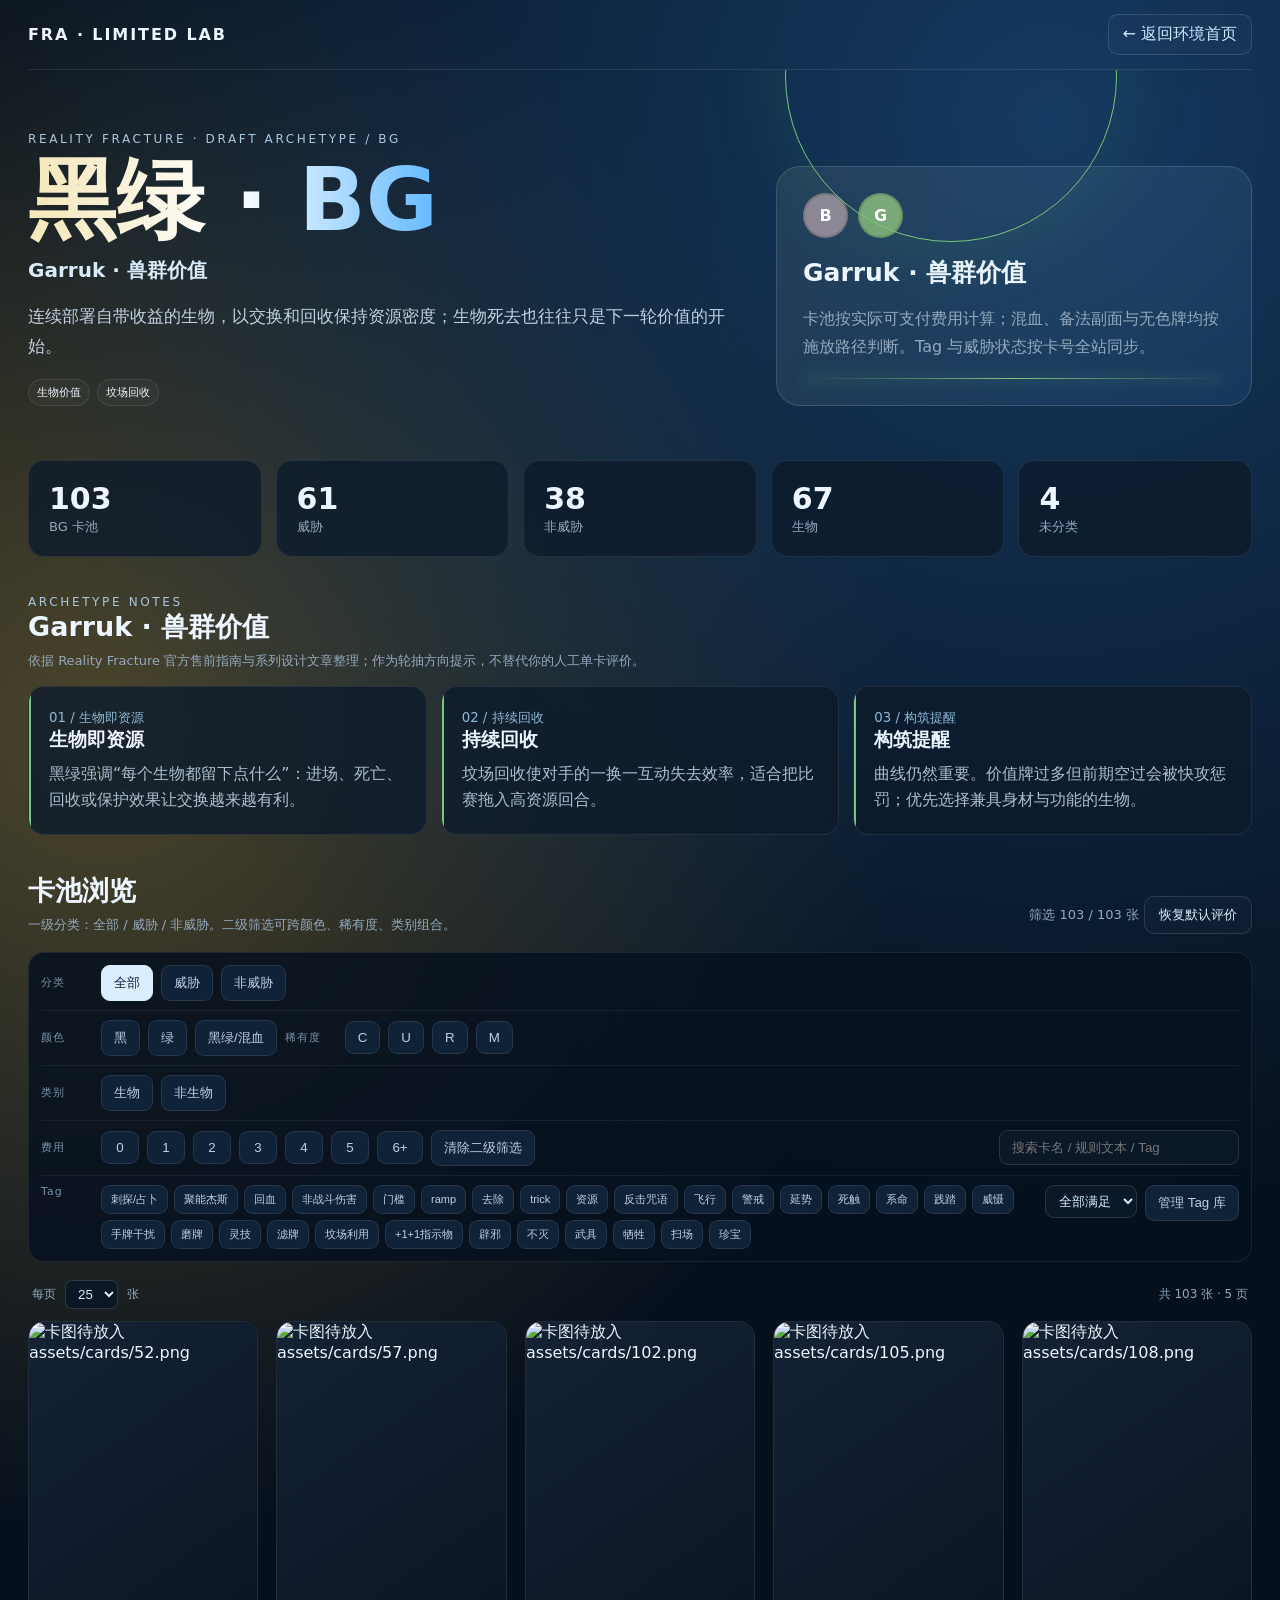
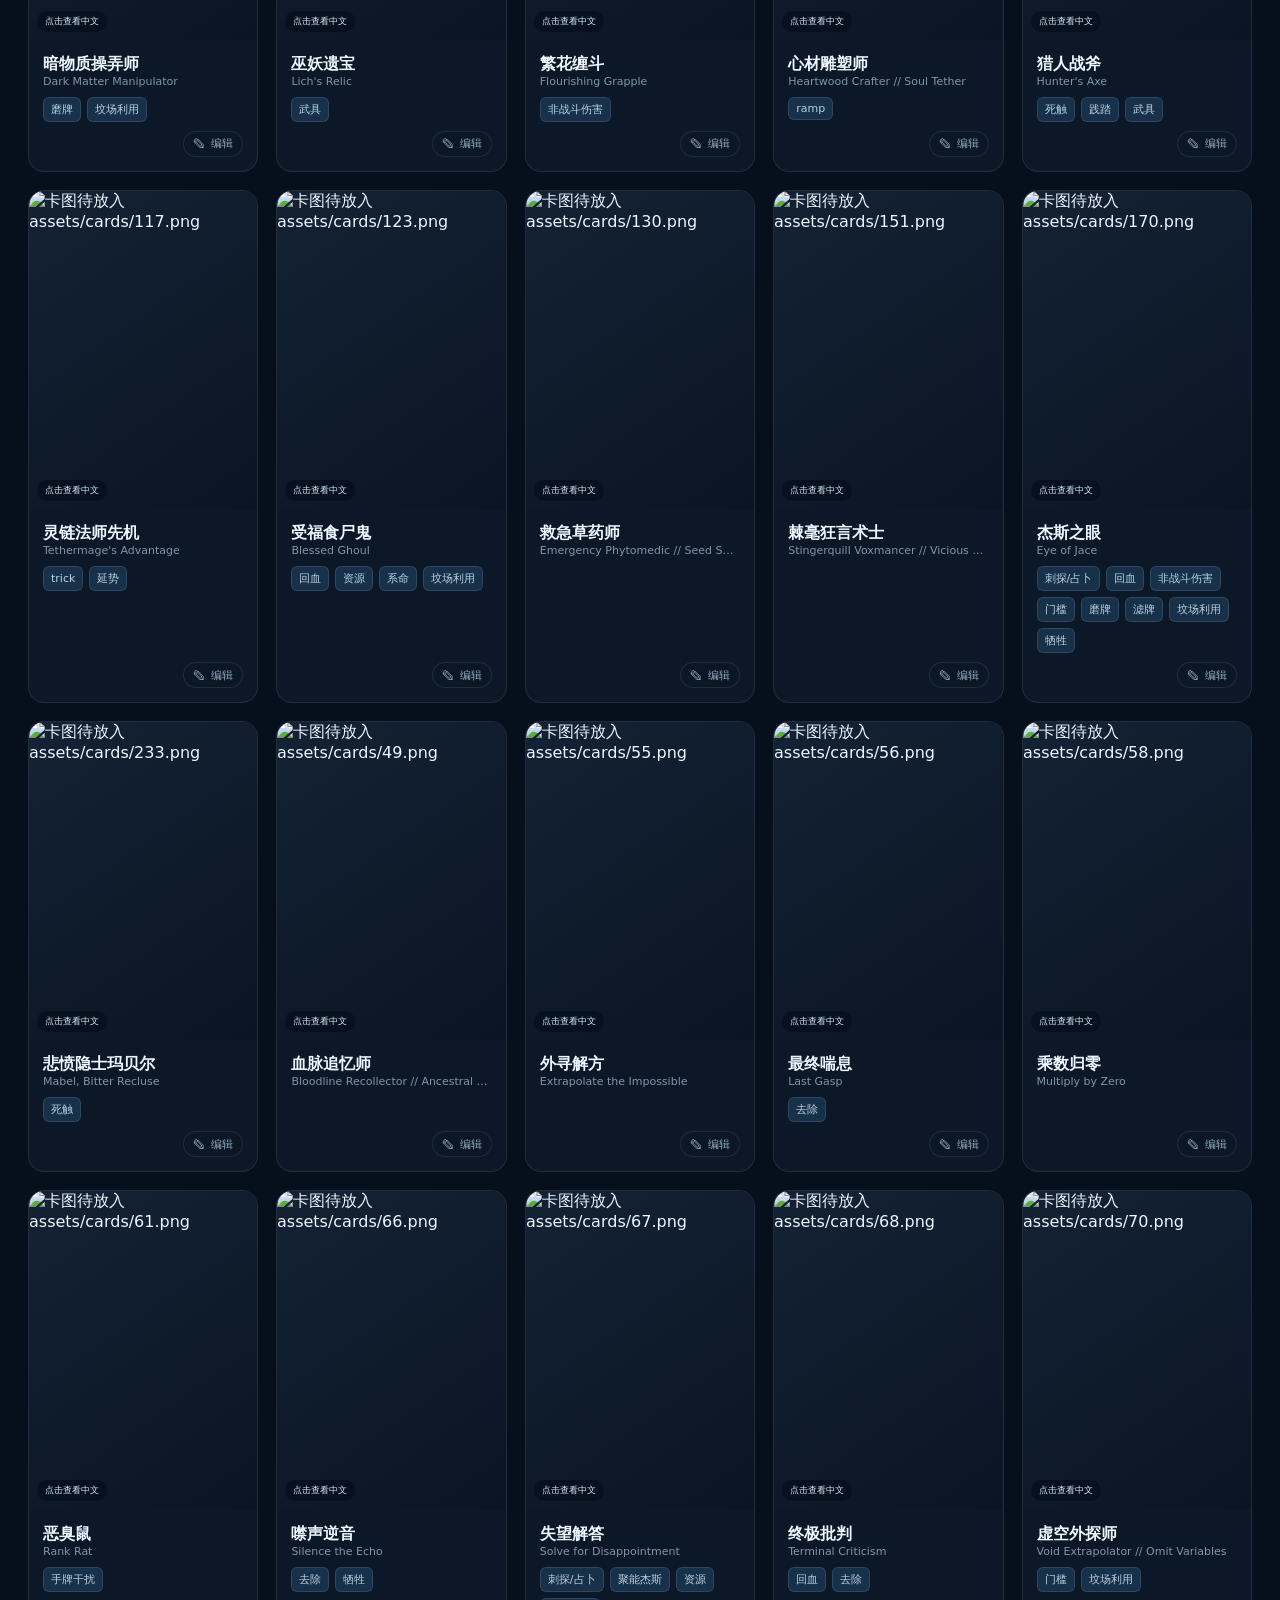
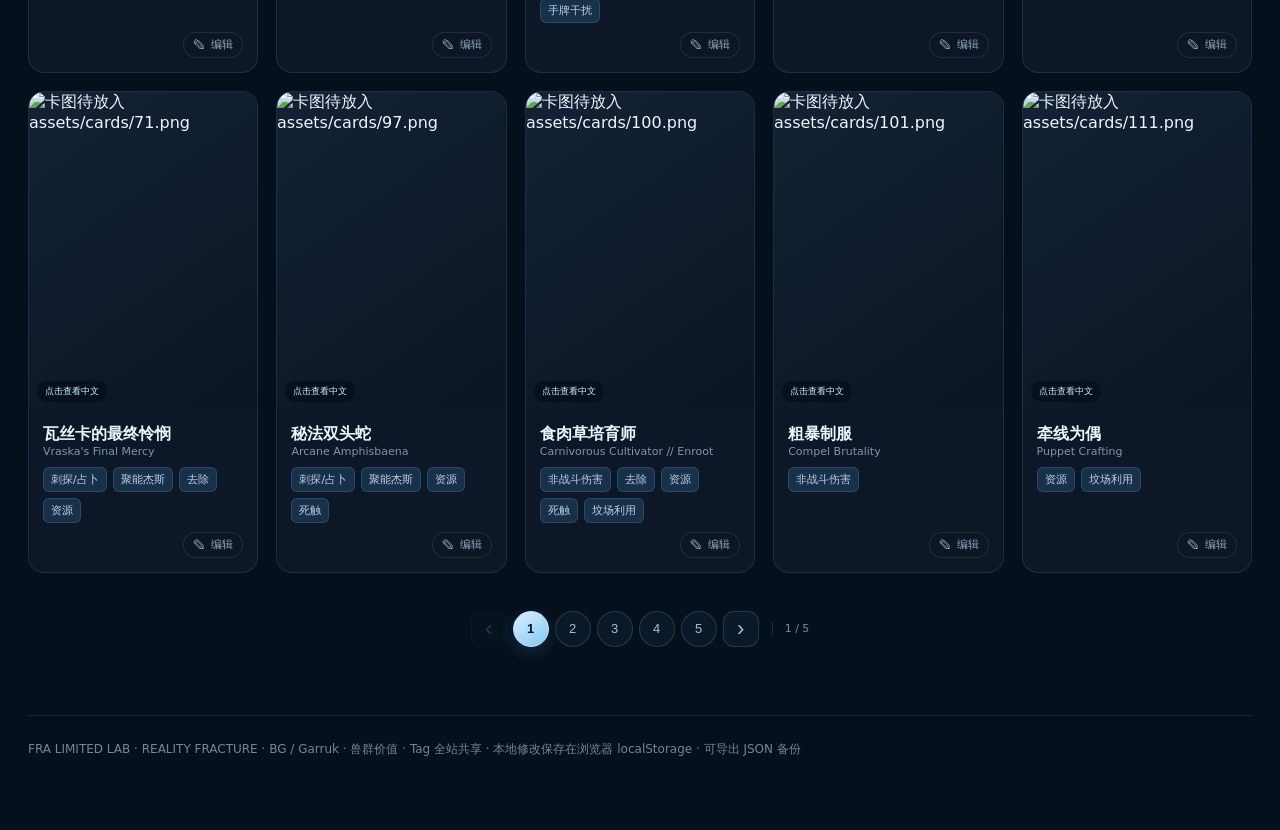
==== pages/bg.html @ 07b292db "Initial FRA Limited Lab" ====
<!doctype html><html lang="zh-CN"><head><meta charset="utf-8"><meta name="viewport" content="width=device-width,initial-scale=1"><title>黑绿 · BG | FRA Limited Lab</title><link rel="stylesheet" href="../css/style.css"></head><body><div class="wrap"><nav class="nav"><div class="brand">FRA · LIMITED LAB</div><a class="back" href="../index.html">← 返回环境首页</a></nav>
<header class="hero pair-hero pair-theme-bg"><div class="pair-hero-copy"><div class="eyebrow">Reality Fracture · Draft Archetype / BG</div><h1><span class="gradient">黑绿 · BG</span></h1><div class="pair-archetype-name">Garruk · 兽群价值</div><p class="lead">连续部署自带收益的生物，以交换和回收保持资源密度；生物死去也往往只是下一轮价值的开始。</p><div class="hero-keywords"><span>生物价值</span><span>坟场回收</span></div></div><aside class="identity"><div class="mana"><i class="orb b">B</i><i class="orb g">G</i></div><strong>Garruk · 兽群价值</strong><p>卡池按实际可支付费用计算；混血、备法副面与无色牌均按施放路径判断。Tag 与威胁状态按卡号全站同步。</p><div class="identity-fracture"></div></aside></header>
<div class="stats"><div class="stat"><b id="count">0</b><span>BG 卡池</span></div><div class="stat"><b id="threats">0</b><span>威胁</span></div><div class="stat"><b id="nonthreats">0</b><span>非威胁</span></div><div class="stat"><b id="creatures">0</b><span>生物</span></div><div class="stat"><b id="unclassified">0</b><span>未分类</span></div></div>
<section class="section archetype-section pair-theme-bg"><div class="section-head"><div><div class="eyebrow">ARCHETYPE NOTES</div><h2>Garruk · 兽群价值</h2><p class="note">依据 Reality Fracture 官方售前指南与系列设计文章整理；作为轮抽方向提示，不替代你的人工单卡评价。</p></div></div><div class="archetype"><div class="box"><small>01 / 生物即资源</small><h3>生物即资源</h3><p>黑绿强调“每个生物都留下点什么”：进场、死亡、回收或保护效果让交换越来越有利。</p></div><div class="box"><small>02 / 持续回收</small><h3>持续回收</h3><p>坟场回收使对手的一换一互动失去效率，适合把比赛拖入高资源回合。</p></div><div class="box"><small>03 / 构筑提醒</small><h3>构筑提醒</h3><p>曲线仍然重要。价值牌过多但前期空过会被快攻惩罚；优先选择兼具身材与功能的生物。</p></div></div></section>
<section class="section"><div class="section-head"><div><h2>卡池浏览</h2><p class="note">一级分类：全部 / 威胁 / 非威胁。二级筛选可跨颜色、稀有度、类别组合。</p></div><div><span id="shown" class="note"></span> <button class="ghost" id="resetRatings">恢复默认评价</button></div></div>
<div class="toolbar" id="filters"><div class="filter-row"><span class="filter-label">分类</span><button class="primary active" data-primary="all">全部</button><button class="primary" data-primary="threat">威胁</button><button class="primary" data-primary="nonthreat">非威胁</button></div><div class="filter-row"><span class="filter-label">颜色</span><button data-filter-group="colors" data-value="B">黑</button><button data-filter-group="colors" data-value="G">绿</button><button data-filter-group="colors" data-value="BG">黑绿/混血</button><span class="filter-label">稀有度</span><button data-filter-group="rarities" data-value="common">C</button><button data-filter-group="rarities" data-value="uncommon">U</button><button data-filter-group="rarities" data-value="rare">R</button><button data-filter-group="rarities" data-value="mythic">M</button></div><div class="filter-row"><span class="filter-label">类别</span><button data-filter-group="types" data-value="creature">生物</button><button data-filter-group="types" data-value="noncreature">非生物</button></div><div class="filter-row mana-value-filter"><span class="filter-label">费用</span><button data-filter-group="costs" data-value="0">0</button><button data-filter-group="costs" data-value="1">1</button><button data-filter-group="costs" data-value="2">2</button><button data-filter-group="costs" data-value="3">3</button><button data-filter-group="costs" data-value="4">4</button><button data-filter-group="costs" data-value="5">5</button><button data-filter-group="costs" data-value="6+">6+</button><button data-clear-secondary>清除二级筛选</button><input class="search" data-search placeholder="搜索卡名 / 规则文本 / Tag"></div><div class="filter-row tag-filter-row"><span class="filter-label">Tag</span><div id="tagFilters" class="tag-filter-list"></div><select id="tagMode" class="tag-mode" title="多 Tag 组合方式"><option value="and">全部满足</option><option value="or">任一满足</option></select><button type="button" id="manageTags">管理 Tag 库</button></div></div><div class="pager-top"><label>每页 <select id="pageSize"><option>10</option><option selected>25</option><option>50</option></select> 张</label><span id="pageInfo"></span></div><div class="cards" id="cards"></div><div class="pagination" id="pagination"></div></section>
<datalist id="tagVocabulary"></datalist><div class="tag-modal" id="tagModal" hidden><div class="tag-modal-card"><div class="tag-modal-head"><div><h3>Tag 库管理</h3><p>新增、重命名或删除 Tag；重命名/删除会同步当前 BG 卡池。</p></div><button type="button" id="closeTagModal" class="tag-modal-close">×</button></div><div class="tag-add-row"><input id="newLibraryTag" placeholder="输入新 Tag"><button type="button" id="addLibraryTag">添加</button></div><div id="tagLibraryEditor" class="tag-library-editor"></div><div class="tag-backup-row"><button type="button" id="exportTagBackup">导出 Tag 备份 JSON</button><button type="button" id="importTagBackup" class="ghost">导入 Tag 备份 JSON</button><input type="file" id="tagBackupFile" accept="application/json,.json" hidden><small>一次备份全站 Tag 库、所有卡牌 Tag 与各色组评价；以后不需要每个页面分别导出。</small></div><div class="tag-modal-foot"><button type="button" id="restoreTagLibrary" class="ghost">恢复默认 Tag 库</button><button type="button" id="doneTagModal">完成</button></div></div></div><div class="footer">FRA LIMITED LAB · REALITY FRACTURE · BG / Garruk · 兽群价值 · Tag 全站共享 · 本地修改保存在浏览器 localStorage · 可导出 JSON 备份</div></div>
<script src="../data/cards.js"></script><script src="../data/ratings.js"></script><script src="../js/cards.js"></script><script src="../js/tags.js"></script><script src="../js/filters.js"></script><script src="../js/charts.js"></script>
<script>(function(){"use strict";const PAIR="BG",U=window.FRA_UTILS,T=window.FRA_TAGS,F=window.FRA_FILTERS;function isLand(c){
  const typeCn=String(c.type_cn||"").trim();
  const typeEn=String(c.type_en||"").trim();
  const nameEn=String(c.name_en||"").split("//")[0].trim();
  const basicLands=new Set(["Plains","Island","Swamp","Mountain","Forest","Wastes"]);
  // 中文类型可能写作「地」「基本地～海岛」「传奇地」等，因此不能只匹配独立的「地」字。
  return typeCn.includes("地") || /\bLand\b/i.test(typeEn) || basicLands.has(nameEn);
}
const pool=(window.FRA_CARDS||[]).filter(c=>U.belongsToPair(c,PAIR) && !isLand(c));
const poolIds=pool.map(c=>c.collector_number);
function renderTagControls(){const lib=T.getLibrary(PAIR),dl=document.querySelector("#tagVocabulary"),box=document.querySelector("#tagFilters");dl.innerHTML=lib.map(x=>`<option value="${esc(x)}"></option>`).join("");box.innerHTML=lib.map(x=>`<button type="button" data-tag-filter="${esc(x)}" class="${F.state.tags.has(x)?"active":""}">${esc(x)}</button>`).join("");box.querySelectorAll("[data-tag-filter]").forEach(b=>b.onclick=()=>{const t=b.dataset.tagFilter;F.state.tags.has(t)?F.state.tags.delete(t):F.state.tags.add(t);renderTagControls();renderCards(true)})}
function renderLibraryEditor(){const box=document.querySelector("#tagLibraryEditor"),lib=T.getLibrary(PAIR);box.innerHTML=lib.map((x,i)=>`<div class="tag-library-item"><input value="${esc(x)}" data-lib-index="${i}"><button type="button" data-lib-delete="${i}" title="删除">删除</button></div>`).join("");box.querySelectorAll("input[data-lib-index]").forEach(inp=>{inp.onchange=()=>{const old=lib[+inp.dataset.libIndex],next=inp.value.trim();if(!next){inp.value=old;return}T.renameLibraryTag(PAIR,old,next,poolIds);if(F.state.tags.delete(old))F.state.tags.add(next);renderLibraryEditor();renderTagControls();renderAll()}});box.querySelectorAll("[data-lib-delete]").forEach(b=>b.onclick=()=>{const tag=lib[+b.dataset.libDelete];if(confirm(`删除 Tag「${tag}」并从全站所有卡牌移除？`)){T.deleteLibraryTag(PAIR,tag,poolIds);F.state.tags.delete(tag);renderLibraryEditor();renderTagControls();renderAll()}})}
function bindTagManager(){const modal=document.querySelector("#tagModal"),open=()=>{renderLibraryEditor();modal.hidden=false},close=()=>modal.hidden=true;document.querySelector("#manageTags").onclick=open;document.querySelector("#closeTagModal").onclick=close;document.querySelector("#doneTagModal").onclick=close;modal.onclick=e=>{if(e.target===modal)close()};const input=document.querySelector("#newLibraryTag"),add=()=>{const t=input.value.trim();if(!t)return;T.addLibraryTag(PAIR,t);input.value="";renderLibraryEditor();renderTagControls()};document.querySelector("#addLibraryTag").onclick=add;input.onkeydown=e=>{if(e.key==="Enter")add()};document.querySelector("#restoreTagLibrary").onclick=()=>{if(confirm("恢复默认 Tag 库？自定义 Tag 会从库中移除，但不会强制删除卡牌上已有的自定义 Tag。")){T.resetLibrary(PAIR);F.state.tags.clear();renderLibraryEditor();renderTagControls();renderCards(true)}};document.querySelector("#tagMode").onchange=e=>{F.state.tagMode=e.target.value;renderCards(true)};const fileInput=document.querySelector("#tagBackupFile");document.querySelector("#exportTagBackup").onclick=()=>{const data=T.exportBackup(),blob=new Blob([JSON.stringify(data,null,2)],{type:"application/json"}),url=URL.createObjectURL(blob),a=document.createElement("a");a.href=url;a.download=`FRA-all-tags-${new Date().toISOString().slice(0,10)}.json`;document.body.appendChild(a);a.click();a.remove();setTimeout(()=>URL.revokeObjectURL(url),1000)};document.querySelector("#importTagBackup").onclick=()=>{fileInput.value="";fileInput.click()};fileInput.onchange=async()=>{const file=fileInput.files&&fileInput.files[0];if(!file)return;try{const data=JSON.parse(await file.text());if(!confirm("导入会恢复全站 Tag 库、所有卡牌 Tag 与各色组评价。继续？"))return;const n=T.importBackup(PAIR,data);F.state.tags.clear();renderLibraryEditor();renderTagControls();renderAll();alert(`已恢复 ${n} 张牌的全站 Tag 数据。`)}catch(err){alert("导入失败："+(err&&err.message?err.message:"文件格式错误"))}}}
function esc(s){return String(s||"").replace(/[&<>\"]/g,ch=>({"&":"&amp;","<":"&lt;",">":"&gt;",'"':"&quot;"}[ch]))}
function renderStats(){const states=pool.map(c=>T.getCardState(PAIR,c.collector_number).status);document.querySelector("#count").textContent=pool.length;document.querySelector("#threats").textContent=states.filter(x=>x==="threat").length;document.querySelector("#nonthreats").textContent=states.filter(x=>x==="nonthreat").length;document.querySelector("#unclassified").textContent=states.filter(x=>x==="unclassified").length;document.querySelector("#creatures").textContent=pool.filter(U.isCreature).length}
function preparedSpell(c){
  const parts=(c.name_en||"").split("//").map(x=>x.trim());
  if(parts.length<2)return null;
  const spell=parts[1],costs=(c.mana_cost||"").split("//").map(x=>x.trim()),typeParts=(c.type_en||"").split("//").map(x=>x.trim());
  const known={
    "Peer Review":{name_cn:"同侪评议",text_cn:"派出一个2/2无色法术师／士兵衍生生物衍生物，其名称为学员。刺探1。"},
    "Omit Variables":{name_cn:"略去变量",text_cn:"磨三张牌。"},
    "Seed Suture":{name_cn:"种籽缝合",text_cn:"在目标生物上放置一个+1/+1指示物。你获得1点生命。"},
    "Unwind History":{name_cn:"倒转历史",text_cn:"将对手操控的目标法术力值为3或更小的生物移回其拥有者手上。刺探1。"},
    "Arc of Fortune":{name_cn:"命运弧线",text_cn:"每位牌手均可以弃掉其手牌并抓七张牌。"},
    "Vicious Verse":{name_cn:"恶毒诗句",text_cn:"恶毒诗句对目标对手造成1点伤害。"},
    "Soul Tether":{name_cn:"灵魂系索",text_cn:"派出一个Heartwood衍生物。"},
    "Improvised Act":{name_cn:"即兴表演",text_cn:"你可以弃一张牌。若你如此作，则抓一张牌。"}
  };
  const k=known[spell]; if(!k)return null;
  return {name_en:spell,name_cn:k.name_cn,cost:costs[1]||"",type:(typeParts[1]||"Sorcery").replace(/^Sorcery$/,"法术").replace(/^Instant$/,"瞬间"),text_cn:k.text_cn};
}
function cardColors(c){
  const raw=Array.isArray(c.colors)?c.colors.join(','):(c.colors||'');
  const order=['W','U','B','R','G'];
  const found=order.filter(x=>raw.split(/[\\s,;/]+/).includes(x));
  return found.length?found:['C'];
}
function cardPalette(c){
  const colors=cardColors(c),tone={W:'#f3eedc',U:'#cfe5f4',B:'#c9c7cc',R:'#f2d0c7',G:'#cfe3cf',C:'#d9dde0'};
  if(colors.length===1)return tone[colors[0]];
  const n=colors.length,stops=[];
  colors.forEach((x,i)=>{const a=(i/n*100).toFixed(2),b=((i+1)/n*100).toFixed(2);stops.push(`${tone[x]} ${a}%`,`${tone[x]} ${b}%`)});
  return `linear-gradient(135deg,${stops.join(',')})`;
}
function manaPalette(cost){
  const hits=[...String(cost||"").matchAll(/[WUBRG]/g)].map(m=>m[0]), colors=[...new Set(hits)], tone={W:'#f2e5b8',U:'#9fd2ef',B:'#9994a3',R:'#efaaa0',G:'#a9d3aa'};
  if(!colors.length)return '#cbd0d3'; if(colors.length===1)return tone[colors[0]];
  const n=colors.length,stops=[];colors.forEach((x,i)=>{stops.push(`${tone[x]} ${(i/n*100).toFixed(1)}%`,`${tone[x]} ${((i+1)/n*100).toFixed(1)}%`)});return `linear-gradient(135deg,${stops.join(',')})`;
}
function preparedSplit(c,prep){
  if(!prep)return [1,0];
  // The prepared half has its own title/name/type header, so reserve slightly more
  // of the remaining body area for it. Text length may nudge the split, but never
  // enough to crush either independently scrollable rules box.
  const mainLen=String(c.text_cn||'').replace(/\s/g,'').length;
  const prepLen=String(prep.text_cn||'').replace(/\s/g,'').length;
  const balance=(mainLen-prepLen)/Math.max(36,mainLen+prepLen);
  let mainShare=.35 + balance*.08;
  mainShare=Math.max(.30,Math.min(.40,mainShare));
  return [mainShare,1-mainShare];
}
function cardHTML(c){
  const s=T.getCardState(PAIR,c.collector_number),facts=[c.mana_cost||"—",U.RARITY_LABEL[c.rarity]||c.rarity,c.type_cn,c.power?c.power+"/"+c.toughness:(c.loyalty?"忠诚 "+c.loyalty:"")].filter(Boolean),stat=c.power?`${esc(c.power)} / ${esc(c.toughness)}`:(c.loyalty?`忠诚 ${esc(c.loyalty)}`:""),prep=preparedSpell(c),palette=cardPalette(c),split=preparedSplit(c,prep),prepPalette=prep?manaPalette(prep.cost):'',prepHTML=prep?`<div class="cn-prepared" style="--prep-grow:${split[1]};--prep-palette:${prepPalette}"><div class="cn-prepared-label">备法咒语</div><div class="cn-prepared-head"><div><strong>${esc(prep.name_cn)}</strong><small>${esc(prep.name_en)}</small></div><b>${esc(prep.cost)}</b></div><div class="cn-prepared-type">${esc(prep.type)}</div><div class="cn-prepared-text">${esc(prep.text_cn)}</div></div>`:"";
  return `<article class="card" data-card="${esc(c.collector_number)}"><div class="card-flip" tabindex="0" role="button" aria-pressed="false" aria-label="${esc(c.name_cn)}：点击切换中文文本"><div class="card-flip-inner"><div class="card-face card-front"><img loading="lazy" src="../assets/cards/${esc(c.collector_number)}.png" alt="${esc(c.name_cn)}" onerror="this.classList.add('missing');this.alt='卡图待放入 assets/cards/${esc(c.collector_number)}.png'"></div><div class="card-face card-back" style="--card-palette:${palette};--card-art:url('../assets/cards/${esc(c.collector_number)}.png')"><div class="cn-card ${prep?'has-prepared':''}"><div class="cn-head"><div><div class="cn-name">${esc(c.name_cn)}</div><div class="cn-en">${esc((c.name_en||"").split("//")[0].trim())}</div></div><div class="cn-cost">${esc((c.mana_cost||"—").split("//")[0].trim())}</div></div><div class="cn-type"><span>${esc((c.type_cn||"—").split("//")[0].trim())}</span><b>${esc(U.RARITY_LABEL[c.rarity]||c.rarity||"")}</b></div><div class="cn-body"><div class="cn-main-panel" style="--main-grow:${split[0]}"><div class="cn-rules">${esc(c.text_cn||"（暂无中文规则文本）").replace(/\n/g,"<br>")}</div>${stat?`<div class="cn-stat">${stat}</div>`:""}</div>${prepHTML}</div><div class="cn-number">#${esc(c.collector_number)}</div></div></div></div><span class="flip-hint">点击查看中文</span></div><div class="meta"><div><div class="name">${esc(c.name_cn)}</div><div class="en">${esc(c.name_en)}</div></div><div class="tags">${s.tags.map(x=>`<span class="tag">${esc(x)}</span>`).join("")}</div><button type="button" class="card-edit-toggle" data-edit-toggle aria-expanded="false" title="编辑 Tag 与分类"><span class="edit-pencil">✎</span><span class="edit-label">编辑</span></button><div class="card-edit-panel" data-edit-panel><div class="card-edit-title">编辑 Tag 与分类</div><div class="card-edit-existing"><span class="card-edit-caption">已有 Tag</span><div class="card-edit-tags">${s.tags.length?s.tags.map(x=>`<span class="tag">${esc(x)} <button type="button" class="tag-remove-control" data-remove-tag="${esc(x)}" title="删除 ${esc(x)}">×</button></span>`).join(""):`<span class="card-edit-empty">暂无 Tag</span>`}</div></div><div class="card-edit-caption">添加 Tag</div><div class="tag-editor"><input data-tag-input list="tagVocabulary" placeholder="选择或输入 Tag"><button data-add-tag>＋</button></div><div class="card-edit-caption">分类</div><div class="rating-row"><button class="${s.status==="threat"?"active threat":""}" data-status="threat">威胁</button><button class="${s.status==="nonthreat"?"active nonthreat":""}" data-status="nonthreat">非威胁</button><button class="${s.status==="unclassified"?"active":""}" data-status="unclassified">未分类</button></div></div></div></article>`
}
function bindCards(){document.querySelectorAll("[data-card]").forEach(el=>{const id=el.dataset.card;const editToggle=el.querySelector("[data-edit-toggle]");if(editToggle)editToggle.onclick=()=>{const open=el.classList.toggle("is-editing");editToggle.setAttribute("aria-expanded",String(open));editToggle.querySelector(".edit-label").textContent=open?"收起":"编辑"};el.querySelectorAll("[data-status]").forEach(b=>b.onclick=()=>{T.setStatus(PAIR,id,b.dataset.status);renderAll()});el.querySelectorAll("[data-remove-tag]").forEach(b=>b.onclick=()=>{T.removeTag(PAIR,id,b.dataset.removeTag);renderTagControls();renderAll()});const flip=el.querySelector(".card-flip");if(flip){const toggle=()=>{const wasOpen=flip.classList.contains("is-flipped");document.querySelectorAll(".card-flip.is-flipped").forEach(other=>{if(other!==flip){other.classList.remove("is-flipped");other.setAttribute("aria-pressed","false")}});flip.classList.toggle("is-flipped",!wasOpen);flip.setAttribute("aria-pressed",String(!wasOpen))};flip.onclick=toggle;flip.onkeydown=e=>{if(e.key==="Enter"||e.key===" "){e.preventDefault();toggle()}}}const input=el.querySelector("[data-tag-input]"),add=el.querySelector("[data-add-tag]");const go=()=>{if(input.value.trim()){T.addTag(PAIR,id,input.value);renderTagControls();renderAll()}};add.onclick=go;input.onkeydown=e=>{if(e.key==="Enter")go()}})}
let currentPage=1,pageSize=25;
function renderPager(total,pages){
  const box=document.querySelector("#pagination"),info=document.querySelector("#pageInfo");
  info.textContent=total?`共 ${total} 张 · ${pages} 页`:"无结果";
  if(pages<=1){box.innerHTML="";return}
  const items=[];
  if(pages<=7){for(let i=1;i<=pages;i++)items.push(i)}
  else{
    items.push(1);
    if(currentPage>4)items.push('left-gap');
    const a=Math.max(2,currentPage-1),b=Math.min(pages-1,currentPage+1);
    for(let i=a;i<=b;i++)items.push(i);
    if(currentPage<pages-3)items.push('right-gap');
    items.push(pages);
  }
  let out=`<button class="page-nav" data-page="prev" ${currentPage===1?'disabled':''} aria-label="上一页">‹</button>`;
  out+=items.map(x=>typeof x==='number'?`<button class="page-number ${x===currentPage?'active':''}" data-page="${x}" ${x===currentPage?'aria-current="page"':''}>${x}</button>`:`<span class="page-gap">…</span>`).join('');
  out+=`<button class="page-nav" data-page="next" ${currentPage===pages?'disabled':''} aria-label="下一页">›</button>`;
  out+=`<span class="page-current">${currentPage} / ${pages}</span>`;
  box.innerHTML=out;
  box.querySelectorAll("button[data-page]").forEach(b=>b.onclick=()=>{
    const v=b.dataset.page;
    if(v==='prev')currentPage=Math.max(1,currentPage-1);else if(v==='next')currentPage=Math.min(pages,currentPage+1);else currentPage=+v;
    renderCards();
    document.querySelector('#cards').scrollIntoView({behavior:'smooth',block:'start'});
  })
}
function renderCards(resetPage=false){if(resetPage)currentPage=1;const arr=pool.filter(c=>F.match(c,PAIR)).sort((a,b)=>U.manaValue(a.mana_cost)-U.manaValue(b.mana_cost)||(+a.collector_number)-(+b.collector_number)),pages=Math.max(1,Math.ceil(arr.length/pageSize));currentPage=Math.min(currentPage,pages);const visible=arr.slice((currentPage-1)*pageSize,currentPage*pageSize);document.querySelector("#shown").textContent=`筛选 ${arr.length} / ${pool.length} 张`;document.querySelector("#cards").innerHTML=visible.map(cardHTML).join("")||'<div class="empty">没有符合当前组合筛选条件的牌。</div>';renderPager(arr.length,pages);bindCards()}
function renderAll(){renderStats();window.FRA_CHARTS.render(PAIR,pool);renderCards()}
F.bind(document.querySelector("#filters"),()=>renderCards(true));document.querySelector('#pageSize').onchange=e=>{pageSize=+e.target.value;currentPage=1;renderCards()};document.querySelector("#resetRatings").onclick=()=>{if(confirm("清除 BG 的本地评价与 Tag 修改，恢复 ratings.js 默认值？")){T.resetPair(PAIR);renderAll()}};renderTagControls();bindTagManager();renderAll();})();</script></body></html>
---- css/style.css ----
:root{--bg:#06101d;--panel:#0b1929;--panel2:#10243a;--line:#28415e;--text:#edf6ff;--muted:#94a9be;--w:#f4e7b9;--u:#62b9ff;--accent:#91d5ff;--danger:#ff8f9e;--good:#9ee6c1}*{box-sizing:border-box}html{scroll-behavior:smooth}body{margin:0;background:radial-gradient(circle at 82% 3%,#153a61 0,transparent 27%),radial-gradient(circle at 8% 18%,#4b452b 0,transparent 23%),var(--bg);color:var(--text);font-family:Inter,"Noto Sans SC","Microsoft YaHei",system-ui,sans-serif}.wrap{max-width:1420px;margin:auto;padding:0 28px 72px}.nav{min-height:70px;display:flex;gap:18px;align-items:center;justify-content:space-between;border-bottom:1px solid #ffffff18}.brand{font-weight:900;letter-spacing:.12em}.nav a{color:#cfe8ff;text-decoration:none}.back,.ghost{border:1px solid #ffffff20;padding:9px 14px;border-radius:10px;background:#ffffff05;color:#d8ebfb;cursor:pointer}.hero{padding:62px 0 34px;display:grid;grid-template-columns:1.2fr .8fr;gap:34px;align-items:end}.eyebrow{color:#a9c6df;text-transform:uppercase;letter-spacing:.22em;font-size:12px}.hero h1{font-size:clamp(48px,7vw,88px);line-height:.95;margin:12px 0 20px}.gradient{background:linear-gradient(90deg,var(--w),#fff,var(--u));-webkit-background-clip:text;color:transparent}.lead{font-size:17px;line-height:1.8;color:#bfd0df;max-width:780px}.identity{background:linear-gradient(135deg,#fff5cf15,#4caeff17);border:1px solid #ffffff22;border-radius:24px;padding:26px}.identity strong{font-size:25px}.identity p{color:var(--muted);line-height:1.7;margin-bottom:0}.mana{display:flex;gap:10px;margin-bottom:18px}.orb{width:45px;height:45px;border-radius:50%;display:grid;place-items:center;font-style:normal;font-weight:900;color:#14202a;box-shadow:inset 0 0 0 2px #0002}.orb.w{background:var(--w)}.orb.u{background:var(--u)}.stats{display:grid;grid-template-columns:repeat(5,1fr);gap:14px;margin:20px 0 38px}.stat,.box,.chartbox{background:#0d1b2bcc;border:1px solid #ffffff16;border-radius:16px;padding:20px}.stat b{display:block;font-size:30px}.stat span,.note{color:var(--muted);font-size:13px}.section{margin-top:38px}.section-head{display:flex;gap:20px;justify-content:space-between;align-items:end;margin-bottom:16px}.section h2{font-size:27px;margin:0}.section h3{margin:0 0 8px}.section p.note{margin:7px 0 0}.archetype{display:grid;grid-template-columns:repeat(3,1fr);gap:14px}.box small{color:#8db8d7}.box p{color:#aabed0;line-height:1.65;margin:0}.charts{display:grid;grid-template-columns:1fr 1fr;gap:16px}.curve{display:flex;align-items:end;gap:10px;height:190px;padding-top:12px}.barwrap{height:100%;flex:1;display:flex;flex-direction:column;justify-content:end;align-items:center;gap:6px}.bar{width:100%;max-width:70px;background:linear-gradient(#8ed2ff,#f3e7ba);border-radius:8px 8px 3px 3px;min-height:2px}.barwrap small{color:#9db0c6}.toolbar{position:sticky;top:8px;z-index:8;background:#07111ff2;backdrop-filter:blur(14px);padding:12px;border:1px solid #ffffff14;border-radius:16px;margin:18px 0}.filter-row{display:flex;gap:8px;flex-wrap:wrap;align-items:center}.filter-row+.filter-row{margin-top:9px;padding-top:9px;border-top:1px solid #ffffff10}.filter-label{font-size:11px;color:#7891a8;letter-spacing:.1em;width:52px}.toolbar button{background:#102238;color:#bdd0e1;border:1px solid #ffffff18;border-radius:9px;padding:8px 12px;cursor:pointer}.toolbar button.active{background:#d9efff;color:#102238;border-color:#d9efff}.toolbar .primary.active[data-primary=threat]{background:#ffd6dc}.toolbar .primary.active[data-primary=nonthreat]{background:#cfe8ff}.search{margin-left:auto;background:#0b1828;border:1px solid #ffffff20;color:white;border-radius:9px;padding:9px 12px;min-width:240px}.cards{display:grid;grid-template-columns:repeat(auto-fill,minmax(230px,1fr));gap:18px}.card{background:#0c1828;border:1px solid #ffffff17;border-radius:16px;overflow:hidden;transition:.18s;display:flex;flex-direction:column}.card:hover{transform:translateY(-3px);border-color:#72bff2}.card img{display:block;width:100%;aspect-ratio:488/680;object-fit:cover;background:linear-gradient(145deg,#142235,#0a1523)}.card img.missing{object-fit:contain}.meta{padding:14px;display:flex;flex-direction:column;gap:9px;flex:1}.name{font-weight:800;font-size:16px}.en{color:#7f96aa;font-size:11px;white-space:nowrap;overflow:hidden;text-overflow:ellipsis}.facts,.tags{display:flex;gap:6px;flex-wrap:wrap}.tag,.fact{font-size:11px;border:1px solid #ffffff1c;background:#ffffff09;padding:4px 7px;border-radius:6px;color:#bcd0df}.tag{display:inline-flex;gap:5px;align-items:center;background:#17314a}.tag button{border:0;background:none;color:#9eb6ca;padding:0;cursor:pointer}.rating-row{display:flex;gap:6px;margin-top:auto}.rating-row button{flex:1;border:1px solid #ffffff18;background:#0b1725;color:#9db2c5;border-radius:8px;padding:7px;cursor:pointer;font-size:12px}.rating-row button.active.threat{background:#542331;color:#ffdbe0;border-color:#a84b61}.rating-row button.active.nonthreat{background:#17344d;color:#d9efff;border-color:#3e7ba7}.tag-editor{display:flex;gap:6px}.tag-editor input{min-width:0;flex:1;background:#081522;border:1px solid #ffffff18;border-radius:8px;color:white;padding:7px 8px}.tag-editor button{border:1px solid #ffffff18;background:#132a40;color:#d9efff;border-radius:8px;cursor:pointer}.empty{color:#8ca0b5;padding:30px}.footer{margin-top:60px;border-top:1px solid #ffffff15;padding-top:25px;color:#70869a;font-size:12px}.home-hero{padding:72px 0 38px}.home-hero h1{font-size:clamp(44px,7vw,84px);margin:10px 0}.pair-grid{display:grid;grid-template-columns:repeat(5,1fr);gap:14px}.pair-card{min-height:160px;text-decoration:none;color:var(--text);background:linear-gradient(145deg,#10243a,#0c1727);border:1px solid #ffffff17;border-radius:18px;padding:20px;display:flex;flex-direction:column;justify-content:space-between}.pair-card:hover{border-color:#78c7f7}.pair-card.disabled{opacity:.55}.pair-code{font-size:32px;font-weight:900}.pair-card small{color:#91a8bc}.skeleton{max-width:760px;margin:100px auto;padding:32px;border:1px solid #ffffff18;border-radius:20px;background:#0d1b2b}.skeleton h1{font-size:48px;margin:8px 0}.status-pill{font-size:11px;border:1px solid #ffffff1c;border-radius:999px;padding:5px 9px;color:#9eb4c8}@media(max-width:1050px){.pair-grid{grid-template-columns:repeat(3,1fr)}.stats{grid-template-columns:repeat(3,1fr)}}@media(max-width:800px){.hero{grid-template-columns:1fr}.charts{grid-template-columns:1fr}.archetype{grid-template-columns:1fr 1fr}.search{margin-left:0;width:100%}}@media(max-width:560px){.wrap{padding:0 15px 50px}.stats,.archetype,.pair-grid{grid-template-columns:1fr 1fr}.cards{grid-template-columns:1fr}.filter-label{width:100%}}

/* Card image -> Chinese text flip — click activated */
.card-flip{position:relative;width:100%;aspect-ratio:488/680;perspective:900px;background:linear-gradient(145deg,#142235,#0a1523);outline:none;cursor:pointer;contain:layout paint}
.card-flip-inner{position:relative;width:100%;height:100%;transition:transform .22s cubic-bezier(.2,.7,.25,1);transform-style:preserve-3d}
.card-flip.is-flipped .card-flip-inner{transform:rotateY(180deg);will-change:transform}
.card-face{position:absolute;inset:0;backface-visibility:hidden;-webkit-backface-visibility:hidden;overflow:hidden}
.card-front{transform:rotateY(0deg)}
.card-back{transform:rotateY(180deg);padding:9px;background:linear-gradient(145deg,#b7c9ca,#cfc49f 52%,#aebfc4);color:#182123}
.card-flip .card-front img{width:100%;height:100%;aspect-ratio:auto;object-fit:cover}
.cn-card{height:100%;display:flex;flex-direction:column;border:2px solid #4f5c5c;border-radius:12px;background:linear-gradient(145deg,#d9d0ad 0%,#c9d5d3 48%,#b8cdd2 100%);box-shadow:inset 0 0 0 3px #eef3df66;overflow:hidden}
.cn-head{display:flex;justify-content:space-between;gap:8px;align-items:flex-start;padding:10px 11px 8px;background:linear-gradient(90deg,#d8cda6 0%,#c8d3ce 52%,#a9c8d2 100%);border-bottom:1px solid #667575}
.cn-name{font-size:17px;font-weight:900;line-height:1.25;color:#171b1d}.cn-en{font-size:9px;color:#5f665f;margin-top:3px;line-height:1.2}.cn-cost{font-size:11px;font-weight:800;text-align:right;white-space:nowrap;max-width:45%;overflow-wrap:anywhere;color:#242b2d}
.cn-type{display:flex;justify-content:space-between;gap:8px;padding:6px 10px;font-size:11px;font-weight:800;background:linear-gradient(90deg,#cbbf98,#aecbd1);border-bottom:1px solid #6d7c7c;color:#1d282a}.cn-type b{font-size:10px}
.cn-rules{margin:8px 8px 5px;padding:9px 10px;font-size:11.5px;line-height:1.48;overflow:auto;flex:1;white-space:normal;background:#d8ded0;border:1px solid #87918a;border-radius:7px;color:#172021;scrollbar-width:thin}
.cn-stat{align-self:flex-end;margin:0 9px 7px;padding:4px 8px;border:1px solid #65716f;border-radius:7px;background:#cbd5c9;font-weight:900;font-size:13px;color:#151d1e}.cn-number{padding:0 11px 9px;color:#666b65;font-size:9px}
.flip-hint{position:absolute;left:8px;right:auto;bottom:8px;z-index:3;padding:4px 8px;border-radius:999px;background:#06101ddd;color:#d9efff;font-size:9px;pointer-events:none;transition:opacity .12s}.card-flip.is-flipped .flip-hint{opacity:0}
.card-flip:focus-visible{box-shadow:inset 0 0 0 2px #9bd8ff}
@media(prefers-reduced-motion:reduce){.card-flip-inner{transition:none}}

/* Prepared spell panel on Chinese face */
.cn-prepared{margin:0 8px 6px;border:1px solid #667d80;border-radius:7px;background:linear-gradient(135deg,#b8ced0,#d3cfb4);color:#172123;overflow:hidden;flex:0 0 auto}
.cn-prepared-head{display:flex;justify-content:space-between;gap:8px;align-items:start;padding:6px 8px 4px;border-bottom:1px solid #75898a}
.cn-prepared-head strong{display:block;font-size:12px;line-height:1.15}.cn-prepared-head small{display:block;margin-top:2px;font-size:8px;color:#4f5d5d}.cn-prepared-head b{font-size:10px;white-space:nowrap}
.cn-prepared-type{padding:3px 8px;font-size:9px;font-weight:800;background:#a9c4c6aa;border-bottom:1px solid #7d8f8e}
.cn-prepared-text{padding:6px 8px;font-size:10.5px;line-height:1.4;background:#d5dccd}
/* v3: card-identity palette + always-visible prepared spell panel */
.card-back{background:var(--card-palette,#d9dde0);padding:8px}
.cn-card{background:var(--card-palette,#d9dde0);border-color:#4d5963;box-shadow:inset 0 0 0 3px rgba(255,255,255,.28)}
.cn-head{background:rgba(255,255,255,.34);backdrop-filter:blur(1px)}
.cn-type{background:rgba(255,255,255,.26)}
.cn-rules{background:rgba(250,248,239,.72);border-color:rgba(63,70,74,.42);color:#172021;min-height:0}
.cn-prepared{order:0;margin:7px 8px 3px;border:1.5px solid rgba(46,57,63,.62);background:rgba(255,255,255,.58);box-shadow:0 1px 4px rgba(0,0,0,.12);flex:0 0 auto}
.cn-prepared-label{padding:3px 8px;background:rgba(24,34,40,.78);color:#f5f7f8;font-size:8px;font-weight:900;letter-spacing:.08em}
.cn-prepared-head{background:rgba(255,255,255,.34);border-bottom-color:rgba(55,65,70,.35)}
.cn-prepared-type{background:rgba(255,255,255,.22);border-bottom-color:rgba(55,65,70,.3)}
.cn-prepared-text{background:rgba(250,248,239,.76);font-size:10.5px;line-height:1.35}


/* v4 — translucent original artwork + lighter flip compositing */
.card-back{position:absolute;isolation:isolate;overflow:hidden;background:transparent!important}
.card-back::before{content:"";position:absolute;inset:-3px;z-index:-2;background-image:var(--card-art);background-size:cover;background-position:center;opacity:.28;filter:blur(1.4px);transform:scale(1.018)}
.card-back::after{content:"";position:absolute;inset:0;z-index:-1;background:var(--card-palette,#d9dde0);opacity:.72}
.cn-card{position:relative;background:rgba(255,255,255,.10)!important;box-shadow:inset 0 0 0 3px rgba(255,255,255,.22),0 2px 8px rgba(0,0,0,.16)}
.cn-head{background:rgba(255,255,255,.48)!important;backdrop-filter:none}
.cn-type{background:rgba(255,255,255,.38)!important}
.cn-rules{background:rgba(250,248,239,.80)!important;backdrop-filter:none}
.cn-prepared{background:rgba(255,255,255,.68)!important}
.cn-prepared-head{background:rgba(255,255,255,.42)!important}
.cn-prepared-type{background:rgba(255,255,255,.32)!important}
.cn-prepared-text{background:rgba(250,248,239,.82)!important}
.card-flip:not(.is-flipped) .card-back::before{filter:none}
@media(prefers-reduced-motion:reduce){.card-flip-inner{transition:none}.card-back::before{filter:none}}

/* v5 — visible blurred original art + balanced prepared-spell layout */
.card-back{position:absolute;isolation:isolate;overflow:hidden;background:transparent!important}
.card-back::before{content:"";position:absolute;inset:-7px;z-index:0;background-image:var(--card-art);background-size:cover;background-position:center;opacity:.42;filter:blur(2.2px) saturate(.78);transform:scale(1.045);pointer-events:none}
.card-back::after{content:"";position:absolute;inset:0;z-index:1;background:var(--card-palette,#d9dde0);opacity:.58;pointer-events:none}
.cn-card{position:relative;z-index:2;background:rgba(255,255,255,.08)!important}
.cn-body{display:flex;flex:1;min-height:0;flex-direction:column;padding:7px 8px 5px;gap:7px}
.cn-body>.cn-rules{margin:0;min-height:0;flex:1 1 auto;overflow:auto;background:rgba(250,248,239,.76)!important}
.cn-body>.cn-prepared{margin:0;min-height:0;flex:0 0 auto;overflow:hidden}
.cn-card.has-prepared .cn-body>.cn-rules,.cn-card.has-prepared .cn-body>.cn-prepared{flex:1 1 0;min-height:0}
.cn-card.has-prepared .cn-prepared{display:flex;flex-direction:column}
.cn-card.has-prepared .cn-prepared-text{flex:1;overflow:auto}
.cn-card.has-prepared .cn-rules{display:block}
.cn-card.has-prepared .cn-stat{float:right;margin:8px 0 0 8px}
.cn-stat{margin-top:8px}
.card-flip:not(.is-flipped) .card-back::before{filter:none;opacity:.18}
@media(prefers-reduced-motion:reduce){.card-back::before{filter:none}}

/* v6 — stronger identity palette, dynamic prepared split, pagination */
.card-back::before{opacity:.38;filter:blur(1.8px) saturate(.88);transform:scale(1.035)}
.card-back::after{opacity:.76}
.cn-card{background:rgba(255,255,255,.035)!important}
.cn-head{background:rgba(255,255,255,.34)!important}
.cn-type{background:rgba(255,255,255,.25)!important}
.cn-body>.cn-rules{background:rgba(250,248,239,.69)!important}
.cn-card.has-prepared .cn-body>.cn-rules{flex:var(--main-grow, .55) 1 0}
.cn-card.has-prepared .cn-body>.cn-prepared{flex:var(--prep-grow, .45) 1 0}
.cn-prepared{position:relative;background:rgba(255,255,255,.56)!important}
.cn-prepared::before{content:"";position:absolute;inset:0;z-index:0;background:var(--prep-palette,#d9dde0);opacity:.42;pointer-events:none}
.cn-prepared>*{position:relative;z-index:1}
.cn-prepared-text{background:rgba(250,248,239,.67)!important}
.cn-prepared-head{background:rgba(255,255,255,.30)!important}.cn-prepared-type{background:rgba(255,255,255,.20)!important}
.pager-top{display:flex;align-items:center;justify-content:space-between;gap:12px;margin:14px 0 10px;color:#91a8bc;font-size:12px}.pager-top select{margin:0 5px;background:#0b1725;color:#d9efff;border:1px solid #ffffff24;border-radius:7px;padding:5px 8px}
.pagination{display:flex;justify-content:center;align-items:center;gap:7px;flex-wrap:wrap;margin:24px 0 4px}.pagination button{border:1px solid #ffffff20;background:#0b1725;color:#a9bfd1;border-radius:8px;padding:7px 10px;cursor:pointer}.pagination button:hover:not(:disabled){border-color:#72bff2;color:#e8f6ff}.pagination button.active{background:#214f72;border-color:#72bff2;color:#fff;font-weight:800}.pagination button:disabled{opacity:.35;cursor:default}

/* v7 — prepared-card readable split: fixed headers, independent scrolling */
.cn-card.has-prepared .cn-body{gap:7px;overflow:hidden}
.cn-card.has-prepared .cn-main-panel{position:relative;display:flex;flex-direction:column;flex:var(--main-grow,.48) 1 0;min-height:0;margin:0;border:1px solid rgba(63,70,74,.42);border-radius:7px;background:rgba(250,248,239,.70);overflow:hidden}
.cn-card.has-prepared .cn-main-panel>.cn-rules{flex:1 1 auto;min-height:0;margin:0;padding:9px 10px 42px;border:0;border-radius:0;background:transparent!important;overflow-y:auto;overflow-x:hidden;scrollbar-width:thin;overscroll-behavior:contain}
.cn-card.has-prepared .cn-main-panel>.cn-stat{position:absolute;right:9px;bottom:8px;z-index:2;float:none;margin:0;padding:4px 8px;background:rgba(203,213,201,.94);box-shadow:0 1px 3px rgba(0,0,0,.12)}
.cn-card.has-prepared .cn-body>.cn-prepared{display:flex;flex-direction:column;flex:var(--prep-grow,.52) 1 0;min-height:0;margin:0;overflow:hidden}
.cn-card.has-prepared .cn-prepared-label,.cn-card.has-prepared .cn-prepared-head,.cn-card.has-prepared .cn-prepared-type{flex:0 0 auto}
.cn-card.has-prepared .cn-prepared-text{flex:1 1 auto;min-height:0;overflow-y:auto;overflow-x:hidden;scrollbar-width:thin;overscroll-behavior:contain;padding:7px 8px 10px}
.cn-card.has-prepared .cn-rules::-webkit-scrollbar,.cn-card.has-prepared .cn-prepared-text::-webkit-scrollbar{width:6px}
.cn-card.has-prepared .cn-rules::-webkit-scrollbar-thumb,.cn-card.has-prepared .cn-prepared-text::-webkit-scrollbar-thumb{background:rgba(55,66,70,.48);border-radius:999px}
.cn-card.has-prepared .cn-rules::-webkit-scrollbar-track,.cn-card.has-prepared .cn-prepared-text::-webkit-scrollbar-track{background:rgba(255,255,255,.18)}


/* v8 — prepared spell gets the visual majority; compact MTG-like P/T badge */
.cn-card.has-prepared .cn-main-panel{flex:var(--main-grow,.35) 1 0}
.cn-card.has-prepared .cn-body>.cn-prepared{flex:var(--prep-grow,.65) 1 0}
.cn-card.has-prepared .cn-main-panel>.cn-rules{padding:8px 10px 34px}
.cn-card.has-prepared .cn-main-panel>.cn-stat,
.cn-stat{
  position:absolute;
  right:7px;
  bottom:6px;
  min-width:34px;
  width:auto;
  height:24px;
  box-sizing:border-box;
  display:flex;
  align-items:center;
  justify-content:center;
  margin:0;
  padding:2px 7px;
  border:1.5px solid rgba(35,43,45,.82);
  border-radius:9px 3px 9px 3px;
  background:linear-gradient(145deg,rgba(246,243,225,.96),rgba(188,197,183,.96));
  box-shadow:inset 0 0 0 1px rgba(255,255,255,.52),0 1px 3px rgba(0,0,0,.24);
  color:#141a1b;
  font-size:12px;
  font-weight:950;
  line-height:1;
  letter-spacing:-.02em;
  white-space:nowrap;
  z-index:4;
}
.cn-card:not(.has-prepared) .cn-body{position:relative}
.cn-card:not(.has-prepared) .cn-main-panel{position:relative;display:flex;flex:1;min-height:0;flex-direction:column}
.cn-card:not(.has-prepared) .cn-main-panel>.cn-rules{flex:1;min-height:0;padding-bottom:38px}
.cn-card.has-prepared .cn-prepared-head{padding-top:7px;padding-bottom:6px}
.cn-card.has-prepared .cn-prepared-text{padding:8px 9px 10px}


/* v9 — non-sticky filters, cleaner pagination */
.toolbar{
  position:relative;
  top:auto;
  z-index:1;
  backdrop-filter:none;
  background:#07111fd9;
}
.pager-top{
  margin:16px 2px 12px;
  padding:0 2px;
}
.pager-top label{
  display:inline-flex;
  align-items:center;
  gap:4px;
}
.pagination{
  min-height:52px;
  margin:30px 0 8px;
  gap:6px;
}
.pagination button{
  width:36px;
  height:36px;
  padding:0;
  display:grid;
  place-items:center;
  border:1px solid rgba(255,255,255,.13);
  border-radius:50%;
  background:rgba(12,29,47,.76);
  color:#a9bfd1;
  font-size:13px;
  transition:transform .14s ease,border-color .14s ease,background .14s ease,color .14s ease;
}
.pagination button:hover:not(:disabled){
  transform:translateY(-1px);
  border-color:#72bff2;
  background:#132d45;
  color:#f2f9ff;
}
.pagination button.active{
  background:linear-gradient(145deg,#dceeff,#83c9f3);
  border-color:#bfe6ff;
  color:#071522;
  box-shadow:0 5px 16px rgba(64,155,216,.20);
  font-weight:900;
}
.pagination .page-nav{
  border-radius:11px;
  font-size:22px;
  line-height:1;
}
.pagination .page-gap{
  width:24px;
  text-align:center;
  color:#627d94;
  user-select:none;
}
.pagination .page-current{
  margin-left:7px;
  padding-left:12px;
  border-left:1px solid rgba(255,255,255,.12);
  color:#718ba1;
  font-size:11px;
  white-space:nowrap;
}
.pagination button:disabled{
  opacity:.22;
  transform:none;
}
/* v11 — editable Tag library + Tag filtering */
.tag-filter-row{align-items:flex-start}.tag-filter-list{display:flex;gap:6px;flex-wrap:wrap;flex:1}.tag-filter-list button{padding:6px 9px;font-size:11px}.tag-filter-list button.active{background:#d9efff;color:#102238;border-color:#d9efff}.tag-mode{background:#0b1828;border:1px solid #ffffff20;color:#dcecff;border-radius:9px;padding:7px 9px}.tag-modal[hidden]{display:none}.tag-modal{position:fixed;inset:0;z-index:1000;background:#020812c9;display:grid;place-items:center;padding:24px;backdrop-filter:blur(6px)}.tag-modal-card{width:min(720px,96vw);max-height:82vh;overflow:hidden;background:#0b1929;border:1px solid #ffffff24;border-radius:18px;box-shadow:0 24px 80px #0009;display:flex;flex-direction:column}.tag-modal-head,.tag-modal-foot{display:flex;align-items:center;justify-content:space-between;gap:16px;padding:16px 18px;border-bottom:1px solid #ffffff12}.tag-modal-head h3{margin:0 0 4px}.tag-modal-head p{margin:0;color:#8fa8bc;font-size:12px}.tag-modal-close{font-size:22px;border:0;background:none;color:#bdd3e5;cursor:pointer}.tag-add-row{display:flex;gap:8px;padding:14px 18px}.tag-add-row input,.tag-library-item input{background:#081522;border:1px solid #ffffff1c;color:#edf6ff;border-radius:8px;padding:8px 10px}.tag-add-row input{flex:1}.tag-add-row button,.tag-modal-foot button,.tag-library-item button{border:1px solid #ffffff1c;background:#132a40;color:#d9efff;border-radius:8px;padding:8px 11px;cursor:pointer}.tag-library-editor{padding:0 18px 16px;overflow:auto;display:grid;grid-template-columns:repeat(2,minmax(0,1fr));gap:8px}.tag-library-item{display:flex;gap:6px}.tag-library-item input{min-width:0;flex:1}.tag-library-item button{color:#ffc2ca;background:#3a1720}.tag-modal-foot{border-top:1px solid #ffffff12;border-bottom:0}.tag-modal-foot #doneTagModal{background:#d9efff;color:#102238}@media(max-width:650px){.tag-library-editor{grid-template-columns:1fr}.tag-mode{width:100%}}


/* v12 — mana value filter */
.mana-value-filter button[data-filter-group="costs"]{min-width:38px;text-align:center;font-variant-numeric:tabular-nums}
.mana-value-filter button[data-value="6+"]{min-width:46px}

/* v13 Tag backup / restore */
.tag-backup-row{display:flex;align-items:center;gap:10px;flex-wrap:wrap;margin-top:16px;padding-top:14px;border-top:1px solid rgba(255,255,255,.1)}
.tag-backup-row small{flex-basis:100%;opacity:.68;line-height:1.5}

/* v14: global tag backup actions */
.tag-backup-row{padding:16px 18px!important;margin:4px 18px 14px!important;border:1px solid rgba(137,190,235,.16)!important;border-radius:14px;background:linear-gradient(180deg,rgba(17,39,61,.72),rgba(8,23,38,.72));gap:10px!important}
.tag-backup-row button{appearance:none;border:1px solid rgba(145,198,242,.24);border-radius:11px;padding:10px 15px;background:linear-gradient(180deg,#173a59,#102b45);color:#e9f6ff;font:600 13px/1.2 inherit;letter-spacing:.01em;box-shadow:0 6px 18px rgba(0,0,0,.18),inset 0 1px rgba(255,255,255,.06);cursor:pointer;transition:transform .15s ease,border-color .15s ease,background .15s ease,box-shadow .15s ease}
.tag-backup-row button:hover{transform:translateY(-1px);border-color:rgba(160,215,255,.5);background:linear-gradient(180deg,#1c466b,#123451);box-shadow:0 9px 22px rgba(0,0,0,.22),0 0 0 1px rgba(118,194,255,.05)}
.tag-backup-row button:active{transform:translateY(0)}
.tag-backup-row button.ghost{background:rgba(12,30,48,.72);color:#cfe9fb}
.tag-backup-row small{color:#91aabd;opacity:1!important}

.orb.b{background:#8f8798;color:#fff}.orb.r{background:#d96b5f;color:#fff}.orb.g{background:#79a879;color:#fff}

/* v20 compact per-card editor */
.card .tag-remove-control{display:none}
.card-edit-toggle{align-self:flex-end;margin-top:auto;border:1px solid #ffffff18;background:#0b1725;color:#8fa8bd;border-radius:999px;padding:4px 9px;min-height:26px;display:inline-flex;align-items:center;gap:5px;cursor:pointer;font-size:11px;line-height:1;transition:.16s ease}
.card-edit-toggle:hover,.card.is-editing .card-edit-toggle{color:#d9efff;border-color:#5d8fb5;background:#12283b}
.card-edit-toggle .edit-pencil{font-size:13px}
.card-edit-panel{display:none;border-top:1px solid #ffffff10;padding-top:9px;gap:8px}
.card.is-editing .card-edit-panel{display:flex;flex-direction:column}
.card.is-editing .tag-remove-control{display:inline-block}
.card.is-editing .card-edit-toggle{margin-top:0}

/* v21 — floating per-card editor: opening it never changes grid/card height */
.card{position:relative}
.card.is-editing{z-index:30;overflow:visible;transform:none}
.card .meta{position:relative;min-height:0}
.card-edit-panel{
  display:none;
  position:absolute;
  z-index:40;
  right:0;
  bottom:36px;
  width:min(310px,calc(100vw - 36px));
  padding:11px;
  border:1px solid #5d8fb5;
  border-radius:13px;
  background:#091827f5;
  box-shadow:0 16px 42px #000b,0 0 0 1px #8fd2ff12 inset;
  backdrop-filter:blur(12px);
  gap:9px;
}
.card.is-editing .card-edit-panel{display:flex;flex-direction:column}
.card.is-editing .tag-remove-control{display:inline-block}
.card.is-editing .card-edit-toggle{margin-top:auto}
.card-edit-panel::after{
  content:"";
  position:absolute;
  right:20px;
  bottom:-7px;
  width:12px;
  height:12px;
  background:#091827;
  border-right:1px solid #5d8fb5;
  border-bottom:1px solid #5d8fb5;
  transform:rotate(45deg);
}
.card-edit-panel .tag-editor,.card-edit-panel .rating-row{position:relative;z-index:1}
@media(max-width:560px){
  .card-edit-panel{right:0;left:auto;width:min(300px,calc(100vw - 44px))}
}

/* v22 — bounded floating editor + reliable tag removal */
.card-edit-panel{
  left:0;
  right:0;
  width:auto;
  max-width:none;
  bottom:36px;
  transform:none;
}
.card-edit-panel::after{
  right:20px;
}
.card.is-editing .tags .tag-remove-control{
  display:inline-flex!important;
  align-items:center;
  justify-content:center;
  width:16px;
  height:16px;
  margin-left:1px;
  border-radius:50%;
  color:#b9cddd;
  cursor:pointer;
  line-height:1;
  font-size:13px;
}
.card.is-editing .tags .tag-remove-control:hover{
  background:#ffffff14;
  color:#fff;
}
@media(max-width:560px){
  .card-edit-panel{left:0;right:0;width:auto;max-width:none}
}


/* v23 — editor owns its own editable tag list; card display remains untouched */
.card .tags .tag-remove-control{display:none!important}
.card-edit-panel .tag-remove-control{
  display:inline-flex!important;
  align-items:center;
  justify-content:center;
  width:17px;
  height:17px;
  margin-left:2px;
  border:0;
  border-radius:50%;
  background:#ffffff0b;
  color:#b9cddd;
  cursor:pointer;
  font-size:13px;
  line-height:1;
}
.card-edit-panel .tag-remove-control:hover{background:#ffffff1c;color:#fff}
.card-edit-title{font-size:13px;font-weight:800;color:#e7f5ff;padding-bottom:8px;border-bottom:1px solid #ffffff12}
.card-edit-caption{font-size:10px;letter-spacing:.08em;color:#7896ad;text-transform:uppercase}
.card-edit-existing{display:flex;flex-direction:column;gap:6px}
.card-edit-tags{display:flex;flex-wrap:wrap;gap:6px;min-height:24px}
.card-edit-tags .tag{font-size:11px;padding:5px 7px 5px 9px;background:#17314a;border-color:#31536e}
.card-edit-empty{font-size:11px;color:#6f879b;padding:3px 0}
.card-edit-panel .tag-editor{margin-top:0}
.card-edit-panel .rating-row{margin-top:0}


/* v24 — Reality Fracture visual refresh */
:root{--fracture:#6ee7ff;--fracture2:#b579ff;--ink:#07111e}
.home-page{background:radial-gradient(circle at 72% 8%,#153456 0,#07111e 32%,#050c15 70%)}
.rf-home-hero{min-height:560px;display:grid;grid-template-columns:1.08fr .92fr;gap:46px;align-items:center;padding:72px 0 56px;border-bottom:1px solid #ffffff12;overflow:hidden}
.rf-hero-copy h1{font-size:clamp(44px,6.2vw,86px);line-height:.98;margin:14px 0 24px;letter-spacing:-.045em}.rf-hero-copy p{max-width:720px;font-size:17px;line-height:1.85;color:#a8bed0}.hero-actions{display:flex;gap:12px;flex-wrap:wrap;margin-top:28px}.hero-actions a{padding:12px 18px;border-radius:12px;background:linear-gradient(135deg,#168ed0,#6b57d8);color:white;text-decoration:none;font-weight:800;border:1px solid #83d8ff55}.hero-actions .ghost-link{background:#ffffff08;color:#bdd7e8;border-color:#ffffff18}
.rf-hero-art{height:430px;position:relative;isolation:isolate}.fracture-ring{position:absolute;inset:20px 15%;border:2px solid #77e6ff55;border-radius:50%;box-shadow:0 0 80px #4fc3ff2c,inset 0 0 70px #a75cff20;transform:rotate(-14deg)}.fracture-ring:before,.fracture-ring:after{content:"";position:absolute;background:linear-gradient(90deg,transparent,#7be8ff,transparent);height:1px;width:125%;left:-12%;top:46%;transform:rotate(38deg);box-shadow:0 0 18px #76dfff}.fracture-ring:after{transform:rotate(-48deg);top:58%}.hero-card{position:absolute;width:190px;aspect-ratio:.716;background-size:cover;background-position:center;border-radius:13px;border:1px solid #c9f2ff44;box-shadow:0 30px 70px #000b}.hero-card-a{left:8%;top:74px;transform:rotate(-12deg)}.hero-card-b{left:36%;top:25px;z-index:2;transform:rotate(2deg)}.hero-card-c{right:4%;top:92px;transform:rotate(13deg)}.rf-hero-art>span{position:absolute;right:0;bottom:6px;font-size:52px;line-height:.78;font-weight:950;letter-spacing:.1em;color:#b9efff12;z-index:-1}
.home-lore{display:grid;grid-template-columns:.8fr 1.2fr;gap:42px;padding:48px 0}.home-lore small,.home-system small{color:#65d8ff;letter-spacing:.18em;font-weight:900}.home-lore h2,.home-system h2{font-size:32px;margin:8px 0 12px}.home-lore p{color:#91aabd;line-height:1.75}.theme-strip{display:grid;grid-template-columns:repeat(5,1fr);gap:8px;align-self:center}.theme-strip span{padding:16px 10px;border:1px solid #ffffff12;border-radius:14px;background:#ffffff05;text-align:center;color:#9eb5c7;font-size:12px}.theme-strip b{display:block;font-size:20px;color:#e8f6ff;margin-bottom:5px}
.pair-grid-rich{grid-template-columns:repeat(2,minmax(0,1fr));gap:14px}.pair-grid-rich .pair-card{min-height:210px;display:block;padding:22px;position:relative;overflow:hidden;background:linear-gradient(145deg,#0c1b2b,#091522);border:1px solid #ffffff14}.pair-grid-rich .pair-card:before{content:"";position:absolute;inset:0;background:radial-gradient(circle at 100% 0,var(--pc,#4aa8ff22),transparent 48%);pointer-events:none}.pair-top{display:flex;align-items:center;gap:10px}.pair-code{font-size:31px;font-weight:950}.pair-cn{color:#7f9bb0}.pair-card h3{font-size:20px;margin:15px 0 8px}.pair-card p{color:#829bad;line-height:1.6;min-height:52px}.pair-tags{display:flex;gap:6px;flex-wrap:wrap;margin:14px 0}.pair-tags span,.hero-keywords span{font-size:11px;border:1px solid #ffffff18;background:#ffffff08;border-radius:999px;padding:5px 8px}.pair-card b{font-size:12px;color:#9fdfff}.pair-wu{--pc:#63c7ff}.pair-ub{--pc:#6c74ff}.pair-br{--pc:#ff596c}.pair-rg{--pc:#e6a442}.pair-gw{--pc:#b8df71}.pair-wb{--pc:#d7b7d8}.pair-bg{--pc:#70bd73}.pair-gu{--pc:#45d5b0}.pair-ur{--pc:#9b77ff}.pair-rw{--pc:#ff9b6c}
.home-system{margin:42px 0;padding:34px;border:1px solid #ffffff12;border-radius:22px;background:linear-gradient(135deg,#0c1d30aa,#11162baa)}.system-grid{display:grid;grid-template-columns:repeat(4,1fr);gap:12px}.system-grid p{margin:0;padding:16px;background:#ffffff05;border-radius:14px;color:#819aae;line-height:1.55}.system-grid b{color:#e7f4ff}
.pair-hero{position:relative;overflow:hidden}.pair-hero:after{content:"";position:absolute;width:330px;height:330px;border-radius:50%;right:11%;top:-160px;border:1px solid var(--pair-accent,#6ccaff55);box-shadow:0 0 80px var(--pair-glow,#4ebcff18);pointer-events:none}.pair-archetype-name{font-size:20px;font-weight:850;color:#d9ebf8;margin:-5px 0 10px}.hero-keywords{display:flex;gap:7px;flex-wrap:wrap;margin-top:16px}.identity{position:relative;overflow:hidden}.identity-fracture{height:1px;background:linear-gradient(90deg,transparent,var(--pair-accent,#6ccaff),transparent);margin-top:18px;box-shadow:0 0 14px var(--pair-accent,#6ccaff)}.archetype-section .box{position:relative;overflow:hidden}.archetype-section .box:before{content:"";position:absolute;left:0;top:0;bottom:0;width:2px;background:var(--pair-accent,#6ccaff)}
.pair-theme-wu{--pair-accent:#7fd7ff;--pair-glow:#7fd7ff25}.pair-theme-ub{--pair-accent:#7c86ff;--pair-glow:#4b4fe925}.pair-theme-br{--pair-accent:#ff6674;--pair-glow:#ff3e5225}.pair-theme-rg{--pair-accent:#e3a94d;--pair-glow:#d77c3025}.pair-theme-gw{--pair-accent:#c2e889;--pair-glow:#8dd75b25}.pair-theme-wb{--pair-accent:#d8b9d9;--pair-glow:#c184c525}.pair-theme-bg{--pair-accent:#79c67c;--pair-glow:#4cad5925}.pair-theme-gu{--pair-accent:#55d7bb;--pair-glow:#35c3a225}.pair-theme-ur{--pair-accent:#a783ff;--pair-glow:#7a5cff25}.pair-theme-rw{--pair-accent:#ff9d72;--pair-glow:#ff704825}
@media(max-width:850px){.rf-home-hero{grid-template-columns:1fr}.rf-hero-art{height:320px}.home-lore{grid-template-columns:1fr}.theme-strip{grid-template-columns:repeat(5,1fr)}.system-grid{grid-template-columns:repeat(2,1fr)}}
@media(max-width:620px){.pair-grid-rich{grid-template-columns:1fr}.theme-strip{grid-template-columns:repeat(2,1fr)}.system-grid{grid-template-columns:1fr}.rf-hero-copy h1{font-size:45px}.rf-hero-art{display:none}}
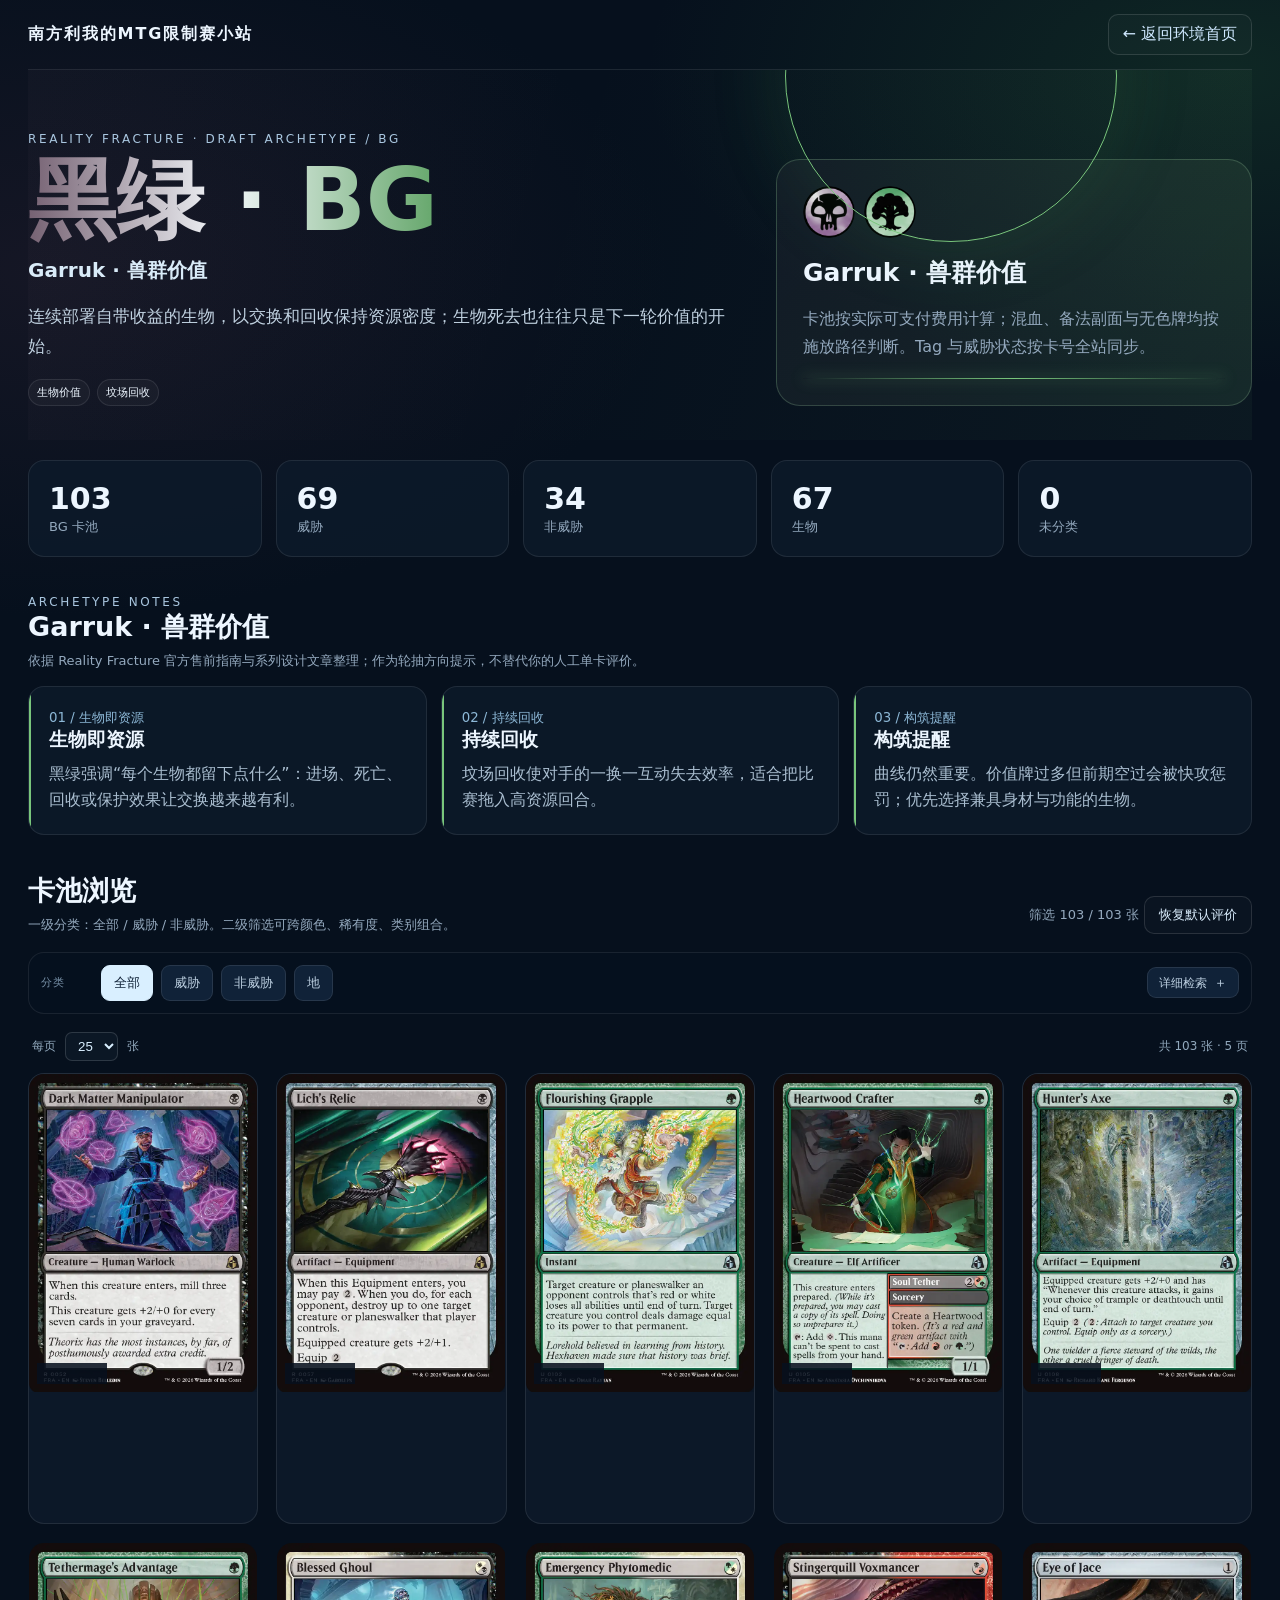
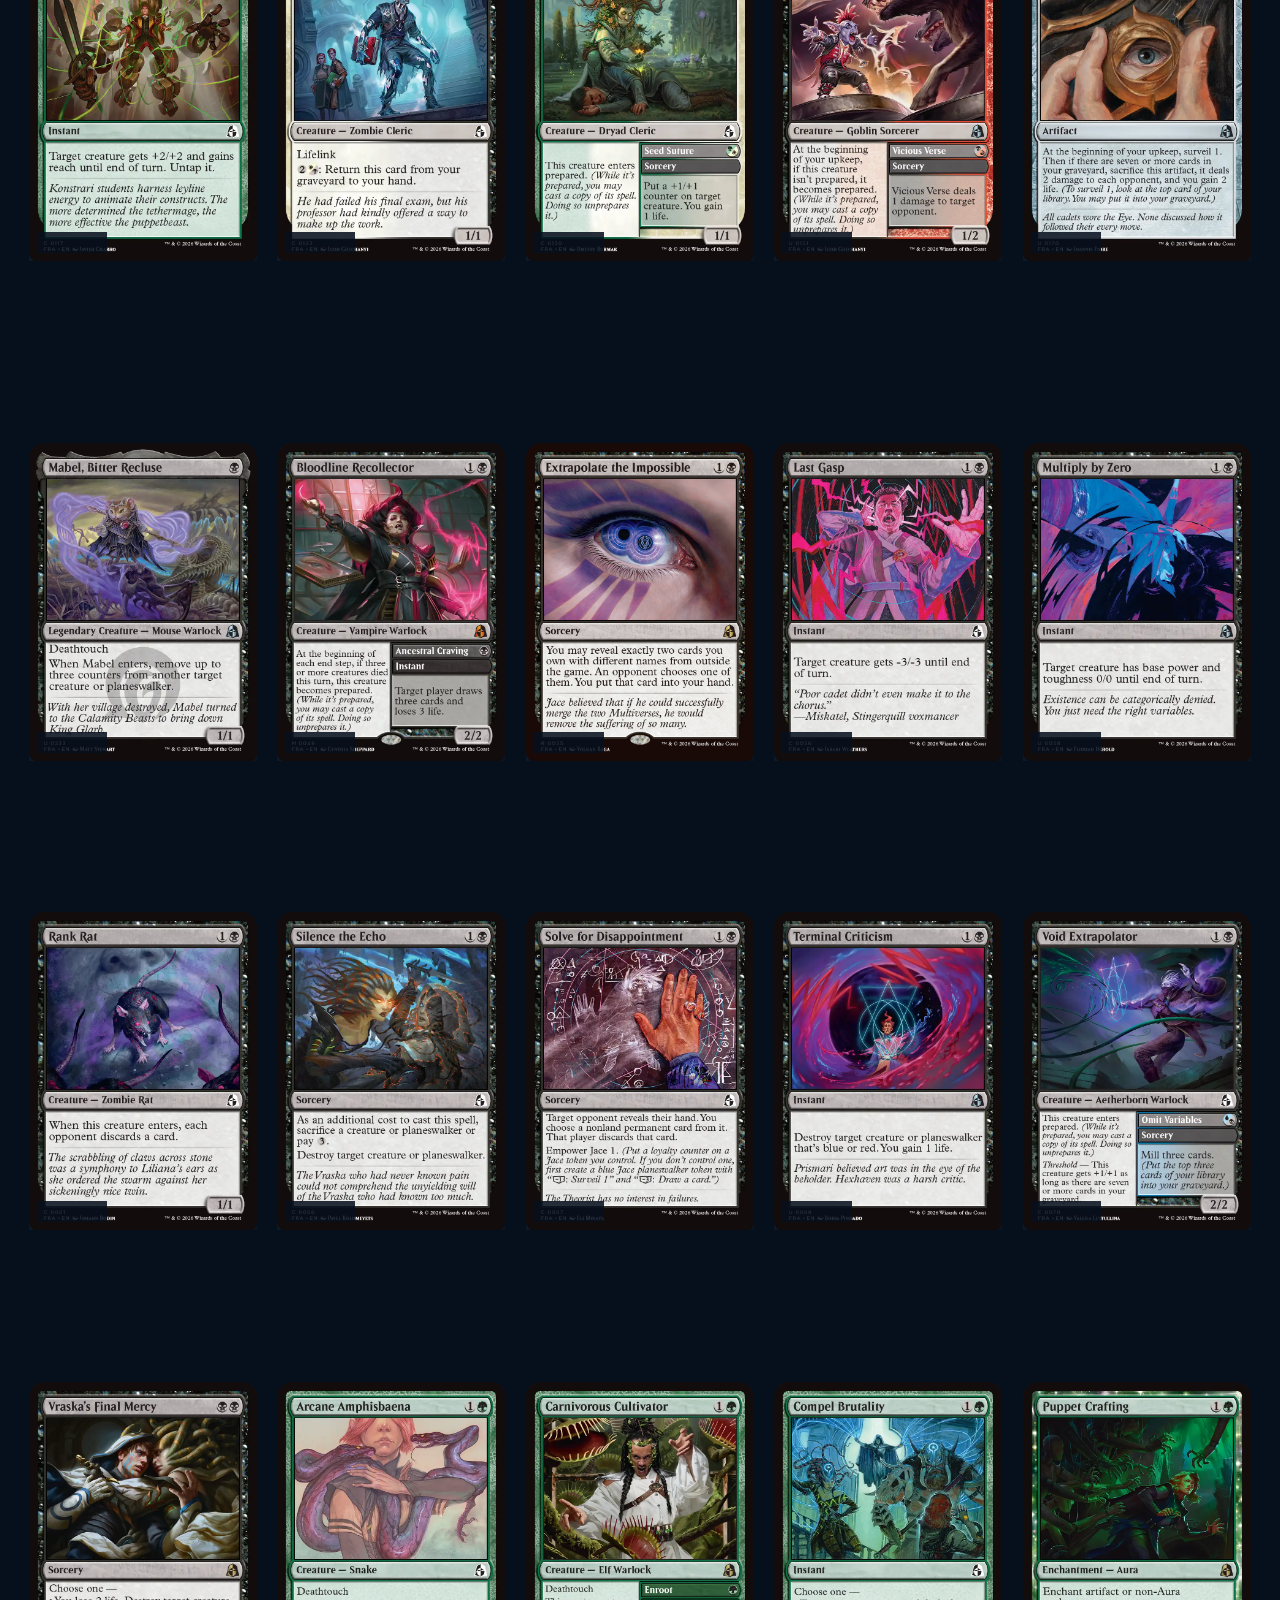
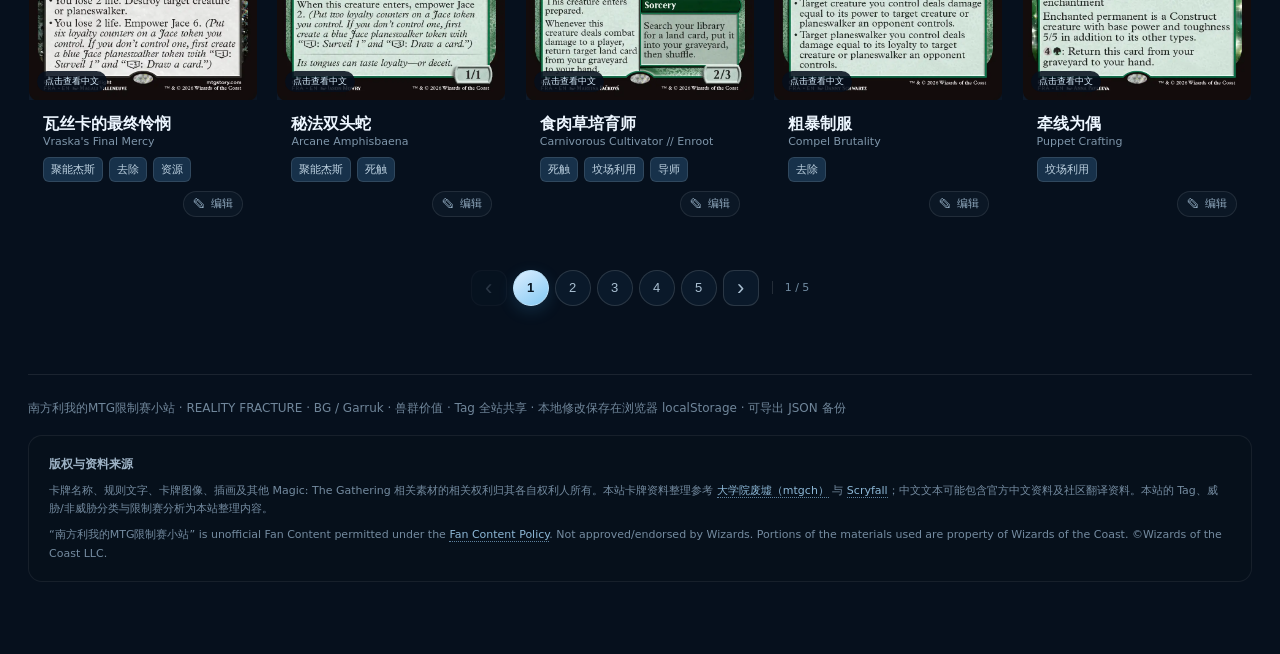
==== commit 550eca34: "Release v0.3 Beta" ====
--- a/pages/bg.html
+++ b/pages/bg.html
@@ -1,105 +1,9 @@
-<!doctype html><html lang="zh-CN"><head><meta charset="utf-8"><meta name="viewport" content="width=device-width,initial-scale=1"><title>黑绿 · BG | FRA Limited Lab</title><link rel="stylesheet" href="../css/style.css"></head><body><div class="wrap"><nav class="nav"><div class="brand">FRA · LIMITED LAB</div><a class="back" href="../index.html">← 返回环境首页</a></nav>
-<header class="hero pair-hero pair-theme-bg"><div class="pair-hero-copy"><div class="eyebrow">Reality Fracture · Draft Archetype / BG</div><h1><span class="gradient">黑绿 · BG</span></h1><div class="pair-archetype-name">Garruk · 兽群价值</div><p class="lead">连续部署自带收益的生物，以交换和回收保持资源密度；生物死去也往往只是下一轮价值的开始。</p><div class="hero-keywords"><span>生物价值</span><span>坟场回收</span></div></div><aside class="identity"><div class="mana"><i class="orb b">B</i><i class="orb g">G</i></div><strong>Garruk · 兽群价值</strong><p>卡池按实际可支付费用计算；混血、备法副面与无色牌均按施放路径判断。Tag 与威胁状态按卡号全站同步。</p><div class="identity-fracture"></div></aside></header>
+<!doctype html><html lang="zh-CN"><head><meta charset="utf-8"><meta name="viewport" content="width=device-width,initial-scale=1"><title>黑绿 · BG｜南方利我的MTG限制赛小站</title><link rel="stylesheet" href="../css/style.css"></head><body class="pair-page pair-page-bg"><div class="wrap"><nav class="nav"><div class="brand">南方利我的MTG限制赛小站</div><a class="back" href="../index.html">← 返回环境首页</a></nav>
+<header class="hero pair-hero pair-theme-bg"><div class="pair-hero-copy"><div class="eyebrow">Reality Fracture · Draft Archetype / BG</div><h1><span class="gradient">黑绿 · BG</span></h1><div class="pair-archetype-name">Garruk · 兽群价值</div><p class="lead">连续部署自带收益的生物，以交换和回收保持资源密度；生物死去也往往只是下一轮价值的开始。</p><div class="hero-keywords"><span>生物价值</span><span>坟场回收</span></div></div><aside class="identity"><div class="mana" aria-label="BG 法术力颜色"><img class="mana-symbol" src="../assets/mana/B.png" alt="B" aria-hidden="true"><img class="mana-symbol" src="../assets/mana/G.png" alt="G" aria-hidden="true"></div><strong>Garruk · 兽群价值</strong><p>卡池按实际可支付费用计算；混血、备法副面与无色牌均按施放路径判断。Tag 与威胁状态按卡号全站同步。</p><div class="identity-fracture"></div></aside></header>
 <div class="stats"><div class="stat"><b id="count">0</b><span>BG 卡池</span></div><div class="stat"><b id="threats">0</b><span>威胁</span></div><div class="stat"><b id="nonthreats">0</b><span>非威胁</span></div><div class="stat"><b id="creatures">0</b><span>生物</span></div><div class="stat"><b id="unclassified">0</b><span>未分类</span></div></div>
 <section class="section archetype-section pair-theme-bg"><div class="section-head"><div><div class="eyebrow">ARCHETYPE NOTES</div><h2>Garruk · 兽群价值</h2><p class="note">依据 Reality Fracture 官方售前指南与系列设计文章整理；作为轮抽方向提示，不替代你的人工单卡评价。</p></div></div><div class="archetype"><div class="box"><small>01 / 生物即资源</small><h3>生物即资源</h3><p>黑绿强调“每个生物都留下点什么”：进场、死亡、回收或保护效果让交换越来越有利。</p></div><div class="box"><small>02 / 持续回收</small><h3>持续回收</h3><p>坟场回收使对手的一换一互动失去效率，适合把比赛拖入高资源回合。</p></div><div class="box"><small>03 / 构筑提醒</small><h3>构筑提醒</h3><p>曲线仍然重要。价值牌过多但前期空过会被快攻惩罚；优先选择兼具身材与功能的生物。</p></div></div></section>
 <section class="section"><div class="section-head"><div><h2>卡池浏览</h2><p class="note">一级分类：全部 / 威胁 / 非威胁。二级筛选可跨颜色、稀有度、类别组合。</p></div><div><span id="shown" class="note"></span> <button class="ghost" id="resetRatings">恢复默认评价</button></div></div>
-<div class="toolbar" id="filters"><div class="filter-row"><span class="filter-label">分类</span><button class="primary active" data-primary="all">全部</button><button class="primary" data-primary="threat">威胁</button><button class="primary" data-primary="nonthreat">非威胁</button></div><div class="filter-row"><span class="filter-label">颜色</span><button data-filter-group="colors" data-value="B">黑</button><button data-filter-group="colors" data-value="G">绿</button><button data-filter-group="colors" data-value="BG">黑绿/混血</button><span class="filter-label">稀有度</span><button data-filter-group="rarities" data-value="common">C</button><button data-filter-group="rarities" data-value="uncommon">U</button><button data-filter-group="rarities" data-value="rare">R</button><button data-filter-group="rarities" data-value="mythic">M</button></div><div class="filter-row"><span class="filter-label">类别</span><button data-filter-group="types" data-value="creature">生物</button><button data-filter-group="types" data-value="noncreature">非生物</button></div><div class="filter-row mana-value-filter"><span class="filter-label">费用</span><button data-filter-group="costs" data-value="0">0</button><button data-filter-group="costs" data-value="1">1</button><button data-filter-group="costs" data-value="2">2</button><button data-filter-group="costs" data-value="3">3</button><button data-filter-group="costs" data-value="4">4</button><button data-filter-group="costs" data-value="5">5</button><button data-filter-group="costs" data-value="6+">6+</button><button data-clear-secondary>清除二级筛选</button><input class="search" data-search placeholder="搜索卡名 / 规则文本 / Tag"></div><div class="filter-row tag-filter-row"><span class="filter-label">Tag</span><div id="tagFilters" class="tag-filter-list"></div><select id="tagMode" class="tag-mode" title="多 Tag 组合方式"><option value="and">全部满足</option><option value="or">任一满足</option></select><button type="button" id="manageTags">管理 Tag 库</button></div></div><div class="pager-top"><label>每页 <select id="pageSize"><option>10</option><option selected>25</option><option>50</option></select> 张</label><span id="pageInfo"></span></div><div class="cards" id="cards"></div><div class="pagination" id="pagination"></div></section>
-<datalist id="tagVocabulary"></datalist><div class="tag-modal" id="tagModal" hidden><div class="tag-modal-card"><div class="tag-modal-head"><div><h3>Tag 库管理</h3><p>新增、重命名或删除 Tag；重命名/删除会同步当前 BG 卡池。</p></div><button type="button" id="closeTagModal" class="tag-modal-close">×</button></div><div class="tag-add-row"><input id="newLibraryTag" placeholder="输入新 Tag"><button type="button" id="addLibraryTag">添加</button></div><div id="tagLibraryEditor" class="tag-library-editor"></div><div class="tag-backup-row"><button type="button" id="exportTagBackup">导出 Tag 备份 JSON</button><button type="button" id="importTagBackup" class="ghost">导入 Tag 备份 JSON</button><input type="file" id="tagBackupFile" accept="application/json,.json" hidden><small>一次备份全站 Tag 库、所有卡牌 Tag 与各色组评价；以后不需要每个页面分别导出。</small></div><div class="tag-modal-foot"><button type="button" id="restoreTagLibrary" class="ghost">恢复默认 Tag 库</button><button type="button" id="doneTagModal">完成</button></div></div></div><div class="footer">FRA LIMITED LAB · REALITY FRACTURE · BG / Garruk · 兽群价值 · Tag 全站共享 · 本地修改保存在浏览器 localStorage · 可导出 JSON 备份</div></div>
+<div class="toolbar" id="filters"><div class="filter-row"><span class="filter-label">分类</span><button class="primary active" data-primary="all">全部</button><button class="primary" data-primary="threat">威胁</button><button class="primary" data-primary="nonthreat">非威胁</button><button class="primary" data-primary="land">地</button><button type="button" class="advanced-filter-toggle compact" data-toggle-advanced aria-expanded="false">详细检索 <span>＋</span></button></div><div class="advanced-filters" data-advanced-panel hidden><div class="filter-row"><span class="filter-label">颜色</span><button data-filter-group="colors" data-value="B">黑</button><button data-filter-group="colors" data-value="G">绿</button><button data-filter-group="colors" data-value="BG">黑绿/混血</button><span class="filter-label">稀有度</span><button data-filter-group="rarities" data-value="common">C</button><button data-filter-group="rarities" data-value="uncommon">U</button><button data-filter-group="rarities" data-value="rare">R</button><button data-filter-group="rarities" data-value="mythic">M</button></div><div class="filter-row"><span class="filter-label">类别</span><button data-full-type="creature">生物</button><button data-full-type="sorcery">法术</button><button data-full-type="instant">瞬间</button><button data-full-type="artifact">神器</button><button data-full-type="enchantment">结界</button><button data-full-type="planeswalker">鹏洛客</button><button data-full-type="land">地</button></div><div class="filter-row mana-value-filter"><span class="filter-label">费用</span><button data-filter-group="costs" data-value="0">0</button><button data-filter-group="costs" data-value="1">1</button><button data-filter-group="costs" data-value="2">2</button><button data-filter-group="costs" data-value="3">3</button><button data-filter-group="costs" data-value="4">4</button><button data-filter-group="costs" data-value="5">5</button><button data-filter-group="costs" data-value="6+">6+</button><button data-clear-secondary>清除二级筛选</button><input class="search" data-search placeholder="搜索卡名 / 规则文本 / Tag"></div><div class="filter-row tag-filter-row"><span class="filter-label">Tag</span><div id="tagFilters" class="tag-filter-list"></div><select id="tagMode" class="tag-mode" title="多 Tag 组合方式"><option value="and">全部满足</option><option value="or">任一满足</option></select><button type="button" id="manageTags">管理 Tag 库</button></div></div></div><div class="pager-top"><label>每页 <select id="pageSize"><option>10</option><option selected>25</option><option>50</option></select> 张</label><span id="pageInfo"></span></div><div class="cards" id="cards"></div><div class="pagination" id="pagination"></div></section>
+<datalist id="tagVocabulary"></datalist><div class="tag-modal" id="tagModal" hidden><div class="tag-modal-card"><div class="tag-modal-head"><div><h3>Tag 库管理</h3><p>新增、重命名或删除 Tag；重命名/删除会同步当前 BG 卡池。</p></div><button type="button" id="closeTagModal" class="tag-modal-close">×</button></div><div class="tag-add-row"><input id="newLibraryTag" placeholder="输入新 Tag"><button type="button" id="addLibraryTag">添加</button></div><div id="tagLibraryEditor" class="tag-library-editor"></div><div class="tag-backup-row"><button type="button" id="exportTagBackup">导出 Tag 备份 JSON</button><button type="button" id="importTagBackup" class="ghost">导入 Tag 备份 JSON</button><input type="file" id="tagBackupFile" accept="application/json,.json" hidden><small>一次备份全站 Tag 库、所有卡牌 Tag 与各色组评价；以后不需要每个页面分别导出。</small></div><div class="tag-modal-foot"><button type="button" id="restoreTagLibrary" class="ghost">恢复默认 Tag 库</button><button type="button" id="doneTagModal">完成</button></div></div></div><div class="footer">南方利我的MTG限制赛小站 · REALITY FRACTURE · BG / Garruk · 兽群价值 · Tag 全站共享 · 本地修改保存在浏览器 localStorage · 可导出 JSON 备份</div><div class="legal-footer"><p><strong>版权与资料来源</strong></p><p>卡牌名称、规则文字、卡牌图像、插画及其他 Magic: The Gathering 相关素材的相关权利归其各自权利人所有。本站卡牌资料整理参考 <a href="https://mtgch.com/" target="_blank" rel="noopener noreferrer">大学院废墟（mtgch）</a> 与 <a href="https://scryfall.com/" target="_blank" rel="noopener noreferrer">Scryfall</a>；中文文本可能包含官方中文资料及社区翻译资料。本站的 Tag、威胁/非威胁分类与限制赛分析为本站整理内容。</p><p>“南方利我的MTG限制赛小站” is unofficial Fan Content permitted under the <a href="https://company.wizards.com/zh-Hans/legal/fancontentpolicy" target="_blank" rel="noopener noreferrer">Fan Content Policy</a>. Not approved/endorsed by Wizards. Portions of the materials used are property of Wizards of the Coast. ©Wizards of the Coast LLC.</p></div></div>
 <script src="../data/cards.js"></script><script src="../data/ratings.js"></script><script src="../js/cards.js"></script><script src="../js/tags.js"></script><script src="../js/filters.js"></script><script src="../js/charts.js"></script>
-<script>(function(){"use strict";const PAIR="BG",U=window.FRA_UTILS,T=window.FRA_TAGS,F=window.FRA_FILTERS;function isLand(c){
-  const typeCn=String(c.type_cn||"").trim();
-  const typeEn=String(c.type_en||"").trim();
-  const nameEn=String(c.name_en||"").split("//")[0].trim();
-  const basicLands=new Set(["Plains","Island","Swamp","Mountain","Forest","Wastes"]);
-  // 中文类型可能写作「地」「基本地～海岛」「传奇地」等，因此不能只匹配独立的「地」字。
-  return typeCn.includes("地") || /\bLand\b/i.test(typeEn) || basicLands.has(nameEn);
-}
-const pool=(window.FRA_CARDS||[]).filter(c=>U.belongsToPair(c,PAIR) && !isLand(c));
-const poolIds=pool.map(c=>c.collector_number);
-function renderTagControls(){const lib=T.getLibrary(PAIR),dl=document.querySelector("#tagVocabulary"),box=document.querySelector("#tagFilters");dl.innerHTML=lib.map(x=>`<option value="${esc(x)}"></option>`).join("");box.innerHTML=lib.map(x=>`<button type="button" data-tag-filter="${esc(x)}" class="${F.state.tags.has(x)?"active":""}">${esc(x)}</button>`).join("");box.querySelectorAll("[data-tag-filter]").forEach(b=>b.onclick=()=>{const t=b.dataset.tagFilter;F.state.tags.has(t)?F.state.tags.delete(t):F.state.tags.add(t);renderTagControls();renderCards(true)})}
-function renderLibraryEditor(){const box=document.querySelector("#tagLibraryEditor"),lib=T.getLibrary(PAIR);box.innerHTML=lib.map((x,i)=>`<div class="tag-library-item"><input value="${esc(x)}" data-lib-index="${i}"><button type="button" data-lib-delete="${i}" title="删除">删除</button></div>`).join("");box.querySelectorAll("input[data-lib-index]").forEach(inp=>{inp.onchange=()=>{const old=lib[+inp.dataset.libIndex],next=inp.value.trim();if(!next){inp.value=old;return}T.renameLibraryTag(PAIR,old,next,poolIds);if(F.state.tags.delete(old))F.state.tags.add(next);renderLibraryEditor();renderTagControls();renderAll()}});box.querySelectorAll("[data-lib-delete]").forEach(b=>b.onclick=()=>{const tag=lib[+b.dataset.libDelete];if(confirm(`删除 Tag「${tag}」并从全站所有卡牌移除？`)){T.deleteLibraryTag(PAIR,tag,poolIds);F.state.tags.delete(tag);renderLibraryEditor();renderTagControls();renderAll()}})}
-function bindTagManager(){const modal=document.querySelector("#tagModal"),open=()=>{renderLibraryEditor();modal.hidden=false},close=()=>modal.hidden=true;document.querySelector("#manageTags").onclick=open;document.querySelector("#closeTagModal").onclick=close;document.querySelector("#doneTagModal").onclick=close;modal.onclick=e=>{if(e.target===modal)close()};const input=document.querySelector("#newLibraryTag"),add=()=>{const t=input.value.trim();if(!t)return;T.addLibraryTag(PAIR,t);input.value="";renderLibraryEditor();renderTagControls()};document.querySelector("#addLibraryTag").onclick=add;input.onkeydown=e=>{if(e.key==="Enter")add()};document.querySelector("#restoreTagLibrary").onclick=()=>{if(confirm("恢复默认 Tag 库？自定义 Tag 会从库中移除，但不会强制删除卡牌上已有的自定义 Tag。")){T.resetLibrary(PAIR);F.state.tags.clear();renderLibraryEditor();renderTagControls();renderCards(true)}};document.querySelector("#tagMode").onchange=e=>{F.state.tagMode=e.target.value;renderCards(true)};const fileInput=document.querySelector("#tagBackupFile");document.querySelector("#exportTagBackup").onclick=()=>{const data=T.exportBackup(),blob=new Blob([JSON.stringify(data,null,2)],{type:"application/json"}),url=URL.createObjectURL(blob),a=document.createElement("a");a.href=url;a.download=`FRA-all-tags-${new Date().toISOString().slice(0,10)}.json`;document.body.appendChild(a);a.click();a.remove();setTimeout(()=>URL.revokeObjectURL(url),1000)};document.querySelector("#importTagBackup").onclick=()=>{fileInput.value="";fileInput.click()};fileInput.onchange=async()=>{const file=fileInput.files&&fileInput.files[0];if(!file)return;try{const data=JSON.parse(await file.text());if(!confirm("导入会恢复全站 Tag 库、所有卡牌 Tag 与各色组评价。继续？"))return;const n=T.importBackup(PAIR,data);F.state.tags.clear();renderLibraryEditor();renderTagControls();renderAll();alert(`已恢复 ${n} 张牌的全站 Tag 数据。`)}catch(err){alert("导入失败："+(err&&err.message?err.message:"文件格式错误"))}}}
-function esc(s){return String(s||"").replace(/[&<>\"]/g,ch=>({"&":"&amp;","<":"&lt;",">":"&gt;",'"':"&quot;"}[ch]))}
-function renderStats(){const states=pool.map(c=>T.getCardState(PAIR,c.collector_number).status);document.querySelector("#count").textContent=pool.length;document.querySelector("#threats").textContent=states.filter(x=>x==="threat").length;document.querySelector("#nonthreats").textContent=states.filter(x=>x==="nonthreat").length;document.querySelector("#unclassified").textContent=states.filter(x=>x==="unclassified").length;document.querySelector("#creatures").textContent=pool.filter(U.isCreature).length}
-function preparedSpell(c){
-  const parts=(c.name_en||"").split("//").map(x=>x.trim());
-  if(parts.length<2)return null;
-  const spell=parts[1],costs=(c.mana_cost||"").split("//").map(x=>x.trim()),typeParts=(c.type_en||"").split("//").map(x=>x.trim());
-  const known={
-    "Peer Review":{name_cn:"同侪评议",text_cn:"派出一个2/2无色法术师／士兵衍生生物衍生物，其名称为学员。刺探1。"},
-    "Omit Variables":{name_cn:"略去变量",text_cn:"磨三张牌。"},
-    "Seed Suture":{name_cn:"种籽缝合",text_cn:"在目标生物上放置一个+1/+1指示物。你获得1点生命。"},
-    "Unwind History":{name_cn:"倒转历史",text_cn:"将对手操控的目标法术力值为3或更小的生物移回其拥有者手上。刺探1。"},
-    "Arc of Fortune":{name_cn:"命运弧线",text_cn:"每位牌手均可以弃掉其手牌并抓七张牌。"},
-    "Vicious Verse":{name_cn:"恶毒诗句",text_cn:"恶毒诗句对目标对手造成1点伤害。"},
-    "Soul Tether":{name_cn:"灵魂系索",text_cn:"派出一个Heartwood衍生物。"},
-    "Improvised Act":{name_cn:"即兴表演",text_cn:"你可以弃一张牌。若你如此作，则抓一张牌。"}
-  };
-  const k=known[spell]; if(!k)return null;
-  return {name_en:spell,name_cn:k.name_cn,cost:costs[1]||"",type:(typeParts[1]||"Sorcery").replace(/^Sorcery$/,"法术").replace(/^Instant$/,"瞬间"),text_cn:k.text_cn};
-}
-function cardColors(c){
-  const raw=Array.isArray(c.colors)?c.colors.join(','):(c.colors||'');
-  const order=['W','U','B','R','G'];
-  const found=order.filter(x=>raw.split(/[\\s,;/]+/).includes(x));
-  return found.length?found:['C'];
-}
-function cardPalette(c){
-  const colors=cardColors(c),tone={W:'#f3eedc',U:'#cfe5f4',B:'#c9c7cc',R:'#f2d0c7',G:'#cfe3cf',C:'#d9dde0'};
-  if(colors.length===1)return tone[colors[0]];
-  const n=colors.length,stops=[];
-  colors.forEach((x,i)=>{const a=(i/n*100).toFixed(2),b=((i+1)/n*100).toFixed(2);stops.push(`${tone[x]} ${a}%`,`${tone[x]} ${b}%`)});
-  return `linear-gradient(135deg,${stops.join(',')})`;
-}
-function manaPalette(cost){
-  const hits=[...String(cost||"").matchAll(/[WUBRG]/g)].map(m=>m[0]), colors=[...new Set(hits)], tone={W:'#f2e5b8',U:'#9fd2ef',B:'#9994a3',R:'#efaaa0',G:'#a9d3aa'};
-  if(!colors.length)return '#cbd0d3'; if(colors.length===1)return tone[colors[0]];
-  const n=colors.length,stops=[];colors.forEach((x,i)=>{stops.push(`${tone[x]} ${(i/n*100).toFixed(1)}%`,`${tone[x]} ${((i+1)/n*100).toFixed(1)}%`)});return `linear-gradient(135deg,${stops.join(',')})`;
-}
-function preparedSplit(c,prep){
-  if(!prep)return [1,0];
-  // The prepared half has its own title/name/type header, so reserve slightly more
-  // of the remaining body area for it. Text length may nudge the split, but never
-  // enough to crush either independently scrollable rules box.
-  const mainLen=String(c.text_cn||'').replace(/\s/g,'').length;
-  const prepLen=String(prep.text_cn||'').replace(/\s/g,'').length;
-  const balance=(mainLen-prepLen)/Math.max(36,mainLen+prepLen);
-  let mainShare=.35 + balance*.08;
-  mainShare=Math.max(.30,Math.min(.40,mainShare));
-  return [mainShare,1-mainShare];
-}
-function cardHTML(c){
-  const s=T.getCardState(PAIR,c.collector_number),facts=[c.mana_cost||"—",U.RARITY_LABEL[c.rarity]||c.rarity,c.type_cn,c.power?c.power+"/"+c.toughness:(c.loyalty?"忠诚 "+c.loyalty:"")].filter(Boolean),stat=c.power?`${esc(c.power)} / ${esc(c.toughness)}`:(c.loyalty?`忠诚 ${esc(c.loyalty)}`:""),prep=preparedSpell(c),palette=cardPalette(c),split=preparedSplit(c,prep),prepPalette=prep?manaPalette(prep.cost):'',prepHTML=prep?`<div class="cn-prepared" style="--prep-grow:${split[1]};--prep-palette:${prepPalette}"><div class="cn-prepared-label">备法咒语</div><div class="cn-prepared-head"><div><strong>${esc(prep.name_cn)}</strong><small>${esc(prep.name_en)}</small></div><b>${esc(prep.cost)}</b></div><div class="cn-prepared-type">${esc(prep.type)}</div><div class="cn-prepared-text">${esc(prep.text_cn)}</div></div>`:"";
-  return `<article class="card" data-card="${esc(c.collector_number)}"><div class="card-flip" tabindex="0" role="button" aria-pressed="false" aria-label="${esc(c.name_cn)}：点击切换中文文本"><div class="card-flip-inner"><div class="card-face card-front"><img loading="lazy" src="../assets/cards/${esc(c.collector_number)}.png" alt="${esc(c.name_cn)}" onerror="this.classList.add('missing');this.alt='卡图待放入 assets/cards/${esc(c.collector_number)}.png'"></div><div class="card-face card-back" style="--card-palette:${palette};--card-art:url('../assets/cards/${esc(c.collector_number)}.png')"><div class="cn-card ${prep?'has-prepared':''}"><div class="cn-head"><div><div class="cn-name">${esc(c.name_cn)}</div><div class="cn-en">${esc((c.name_en||"").split("//")[0].trim())}</div></div><div class="cn-cost">${esc((c.mana_cost||"—").split("//")[0].trim())}</div></div><div class="cn-type"><span>${esc((c.type_cn||"—").split("//")[0].trim())}</span><b>${esc(U.RARITY_LABEL[c.rarity]||c.rarity||"")}</b></div><div class="cn-body"><div class="cn-main-panel" style="--main-grow:${split[0]}"><div class="cn-rules">${esc(c.text_cn||"（暂无中文规则文本）").replace(/\n/g,"<br>")}</div>${stat?`<div class="cn-stat">${stat}</div>`:""}</div>${prepHTML}</div><div class="cn-number">#${esc(c.collector_number)}</div></div></div></div><span class="flip-hint">点击查看中文</span></div><div class="meta"><div><div class="name">${esc(c.name_cn)}</div><div class="en">${esc(c.name_en)}</div></div><div class="tags">${s.tags.map(x=>`<span class="tag">${esc(x)}</span>`).join("")}</div><button type="button" class="card-edit-toggle" data-edit-toggle aria-expanded="false" title="编辑 Tag 与分类"><span class="edit-pencil">✎</span><span class="edit-label">编辑</span></button><div class="card-edit-panel" data-edit-panel><div class="card-edit-title">编辑 Tag 与分类</div><div class="card-edit-existing"><span class="card-edit-caption">已有 Tag</span><div class="card-edit-tags">${s.tags.length?s.tags.map(x=>`<span class="tag">${esc(x)} <button type="button" class="tag-remove-control" data-remove-tag="${esc(x)}" title="删除 ${esc(x)}">×</button></span>`).join(""):`<span class="card-edit-empty">暂无 Tag</span>`}</div></div><div class="card-edit-caption">添加 Tag</div><div class="tag-editor"><input data-tag-input list="tagVocabulary" placeholder="选择或输入 Tag"><button data-add-tag>＋</button></div><div class="card-edit-caption">分类</div><div class="rating-row"><button class="${s.status==="threat"?"active threat":""}" data-status="threat">威胁</button><button class="${s.status==="nonthreat"?"active nonthreat":""}" data-status="nonthreat">非威胁</button><button class="${s.status==="unclassified"?"active":""}" data-status="unclassified">未分类</button></div></div></div></article>`
-}
-function bindCards(){document.querySelectorAll("[data-card]").forEach(el=>{const id=el.dataset.card;const editToggle=el.querySelector("[data-edit-toggle]");if(editToggle)editToggle.onclick=()=>{const open=el.classList.toggle("is-editing");editToggle.setAttribute("aria-expanded",String(open));editToggle.querySelector(".edit-label").textContent=open?"收起":"编辑"};el.querySelectorAll("[data-status]").forEach(b=>b.onclick=()=>{T.setStatus(PAIR,id,b.dataset.status);renderAll()});el.querySelectorAll("[data-remove-tag]").forEach(b=>b.onclick=()=>{T.removeTag(PAIR,id,b.dataset.removeTag);renderTagControls();renderAll()});const flip=el.querySelector(".card-flip");if(flip){const toggle=()=>{const wasOpen=flip.classList.contains("is-flipped");document.querySelectorAll(".card-flip.is-flipped").forEach(other=>{if(other!==flip){other.classList.remove("is-flipped");other.setAttribute("aria-pressed","false")}});flip.classList.toggle("is-flipped",!wasOpen);flip.setAttribute("aria-pressed",String(!wasOpen))};flip.onclick=toggle;flip.onkeydown=e=>{if(e.key==="Enter"||e.key===" "){e.preventDefault();toggle()}}}const input=el.querySelector("[data-tag-input]"),add=el.querySelector("[data-add-tag]");const go=()=>{if(input.value.trim()){T.addTag(PAIR,id,input.value);renderTagControls();renderAll()}};add.onclick=go;input.onkeydown=e=>{if(e.key==="Enter")go()}})}
-let currentPage=1,pageSize=25;
-function renderPager(total,pages){
-  const box=document.querySelector("#pagination"),info=document.querySelector("#pageInfo");
-  info.textContent=total?`共 ${total} 张 · ${pages} 页`:"无结果";
-  if(pages<=1){box.innerHTML="";return}
-  const items=[];
-  if(pages<=7){for(let i=1;i<=pages;i++)items.push(i)}
-  else{
-    items.push(1);
-    if(currentPage>4)items.push('left-gap');
-    const a=Math.max(2,currentPage-1),b=Math.min(pages-1,currentPage+1);
-    for(let i=a;i<=b;i++)items.push(i);
-    if(currentPage<pages-3)items.push('right-gap');
-    items.push(pages);
-  }
-  let out=`<button class="page-nav" data-page="prev" ${currentPage===1?'disabled':''} aria-label="上一页">‹</button>`;
-  out+=items.map(x=>typeof x==='number'?`<button class="page-number ${x===currentPage?'active':''}" data-page="${x}" ${x===currentPage?'aria-current="page"':''}>${x}</button>`:`<span class="page-gap">…</span>`).join('');
-  out+=`<button class="page-nav" data-page="next" ${currentPage===pages?'disabled':''} aria-label="下一页">›</button>`;
-  out+=`<span class="page-current">${currentPage} / ${pages}</span>`;
-  box.innerHTML=out;
-  box.querySelectorAll("button[data-page]").forEach(b=>b.onclick=()=>{
-    const v=b.dataset.page;
-    if(v==='prev')currentPage=Math.max(1,currentPage-1);else if(v==='next')currentPage=Math.min(pages,currentPage+1);else currentPage=+v;
-    renderCards();
-    document.querySelector('#cards').scrollIntoView({behavior:'smooth',block:'start'});
-  })
-}
-function renderCards(resetPage=false){if(resetPage)currentPage=1;const arr=pool.filter(c=>F.match(c,PAIR)).sort((a,b)=>U.manaValue(a.mana_cost)-U.manaValue(b.mana_cost)||(+a.collector_number)-(+b.collector_number)),pages=Math.max(1,Math.ceil(arr.length/pageSize));currentPage=Math.min(currentPage,pages);const visible=arr.slice((currentPage-1)*pageSize,currentPage*pageSize);document.querySelector("#shown").textContent=`筛选 ${arr.length} / ${pool.length} 张`;document.querySelector("#cards").innerHTML=visible.map(cardHTML).join("")||'<div class="empty">没有符合当前组合筛选条件的牌。</div>';renderPager(arr.length,pages);bindCards()}
-function renderAll(){renderStats();window.FRA_CHARTS.render(PAIR,pool);renderCards()}
-F.bind(document.querySelector("#filters"),()=>renderCards(true));document.querySelector('#pageSize').onchange=e=>{pageSize=+e.target.value;currentPage=1;renderCards()};document.querySelector("#resetRatings").onclick=()=>{if(confirm("清除 BG 的本地评价与 Tag 修改，恢复 ratings.js 默认值？")){T.resetPair(PAIR);renderAll()}};renderTagControls();bindTagManager();renderAll();})();</script></body></html>+<script src="../js/pair-page.js"></script></body></html>
--- a/css/style.css
+++ b/css/style.css
@@ -353,3 +353,434 @@
 .pair-theme-wu{--pair-accent:#7fd7ff;--pair-glow:#7fd7ff25}.pair-theme-ub{--pair-accent:#7c86ff;--pair-glow:#4b4fe925}.pair-theme-br{--pair-accent:#ff6674;--pair-glow:#ff3e5225}.pair-theme-rg{--pair-accent:#e3a94d;--pair-glow:#d77c3025}.pair-theme-gw{--pair-accent:#c2e889;--pair-glow:#8dd75b25}.pair-theme-wb{--pair-accent:#d8b9d9;--pair-glow:#c184c525}.pair-theme-bg{--pair-accent:#79c67c;--pair-glow:#4cad5925}.pair-theme-gu{--pair-accent:#55d7bb;--pair-glow:#35c3a225}.pair-theme-ur{--pair-accent:#a783ff;--pair-glow:#7a5cff25}.pair-theme-rw{--pair-accent:#ff9d72;--pair-glow:#ff704825}
 @media(max-width:850px){.rf-home-hero{grid-template-columns:1fr}.rf-hero-art{height:320px}.home-lore{grid-template-columns:1fr}.theme-strip{grid-template-columns:repeat(5,1fr)}.system-grid{grid-template-columns:repeat(2,1fr)}}
 @media(max-width:620px){.pair-grid-rich{grid-template-columns:1fr}.theme-strip{grid-template-columns:repeat(2,1fr)}.system-grid{grid-template-columns:1fr}.rf-hero-copy h1{font-size:45px}.rf-hero-art{display:none}}
+
+.legal-footer{margin-top:18px;padding:18px 20px;border:1px solid #ffffff12;border-radius:14px;background:#07111b80;color:#748ba0;font-size:11px;line-height:1.7}.legal-footer p{margin:0 0 7px}.legal-footer p:last-child{margin-bottom:0}.legal-footer strong{color:#9db2c5;font-size:12px}.legal-footer a{color:#8db8d7;text-decoration:none;border-bottom:1px dotted #5d819d}.legal-footer a:hover{color:#cfe8ff}.legal-note{opacity:.86}@media(max-width:560px){.legal-footer{padding:15px;font-size:10.5px}}
+
+
+/* Homepage 5x2 mana-pair redesign */
+/* homepage archetype selector — 5 allied / 5 enemy */
+.home-pairs{margin-top:52px}.home-pairs .section-head{margin-bottom:26px}.pair-family{margin-top:18px}.pair-family+.pair-family{margin-top:30px}.pair-family-head{display:flex;align-items:baseline;gap:10px;margin:0 0 10px;padding:0 3px}.pair-family-head span{font-size:10px;font-weight:900;letter-spacing:.2em;color:#607d95}.pair-family-head b{font-size:15px;color:#dcefff}.pair-grid-five{display:grid;grid-template-columns:repeat(5,minmax(0,1fr));gap:11px}.pair-grid-five .pair-card{--pc:#6ccaff;min-height:228px;padding:18px 17px 16px;border-radius:20px;position:relative;overflow:hidden;display:flex;flex-direction:column;justify-content:flex-start;background:linear-gradient(155deg,#0d1c2b 0%,#08131f 68%);border:1px solid #ffffff16;box-shadow:inset 0 1px 0 #ffffff08;transition:transform .22s ease,border-color .22s ease,box-shadow .22s ease}.pair-grid-five .pair-card:before{content:"";position:absolute;inset:0;background:radial-gradient(circle at 88% 4%,var(--pc),transparent 42%);opacity:.27;transition:opacity .22s ease}.pair-grid-five .pair-card:after{content:"";position:absolute;left:0;right:0;bottom:0;height:2px;background:linear-gradient(90deg,transparent,var(--pc),transparent);opacity:.75}.pair-grid-five .pair-card>*{position:relative;z-index:1}.pair-grid-five .pair-card:hover{transform:translateY(-6px);border-color:color-mix(in srgb,var(--pc) 65%,white 10%);box-shadow:0 18px 42px #0008,0 0 26px color-mix(in srgb,var(--pc) 24%,transparent)}.pair-grid-five .pair-card:hover:before{opacity:.44}.pair-grid-five .pair-top{justify-content:space-between}.pair-grid-five .pair-code{font-size:38px;letter-spacing:-.04em}.pair-grid-five .pair-cn{font-size:12px;padding:4px 8px;border:1px solid #ffffff15;border-radius:999px;background:#ffffff06}.pair-grid-five .pair-card h3{font-size:17px;margin:28px 0 4px}.pair-grid-five .pair-card p{min-height:0;margin:0;color:#829bad;font-size:13px}.enter-btn{margin-top:auto;display:flex;align-items:center;justify-content:space-between;width:100%;padding:10px 12px;border-radius:12px;background:#ffffff08;border:1px solid #ffffff13;color:#dff6ff;font-size:12px;font-weight:850;letter-spacing:.03em;transition:background .2s ease,border-color .2s ease,transform .2s ease}.enter-btn i{width:25px;height:25px;display:grid;place-items:center;border-radius:8px;background:var(--pc);color:#06111d;font-style:normal;font-size:15px;box-shadow:0 0 18px color-mix(in srgb,var(--pc) 45%,transparent)}.pair-card:hover .enter-btn{background:#ffffff10;border-color:color-mix(in srgb,var(--pc) 45%,transparent);transform:translateY(-1px)}.enemy-family{padding-top:4px;border-top:1px solid #ffffff0c}.pair-wu{--pc:#63c7ff!important}.pair-ub{--pc:#737cff!important}.pair-br{--pc:#ff596c!important}.pair-rg{--pc:#e6a442!important}.pair-gw{--pc:#b8df71!important}.pair-wb{--pc:#d7b7d8!important}.pair-bg{--pc:#70bd73!important}.pair-gu{--pc:#45d5b0!important}.pair-ur{--pc:#9b77ff!important}.pair-rw{--pc:#ff9b6c!important}
+@media(max-width:1050px){.pair-grid-five{grid-template-columns:repeat(3,1fr)}}@media(max-width:700px){.pair-grid-five{grid-template-columns:repeat(2,1fr)}}@media(max-width:460px){.pair-grid-five{grid-template-columns:1fr}.pair-grid-five .pair-card{min-height:190px}}
+
+/* Official-style dual-mana symbols from supplied assets */
+.mana-pair{position:absolute;right:16px;top:14px;width:58px;height:58px;display:block;filter:drop-shadow(0 9px 14px #0009) drop-shadow(0 0 7px color-mix(in srgb,var(--pc) 28%,transparent));transition:transform .25s ease,filter .25s ease}
+.mana-pair img{display:block;width:100%;height:100%;object-fit:contain;border-radius:50%}
+.pair-card:hover .mana-pair{transform:translateY(-3px) rotate(5deg) scale(1.10);filter:drop-shadow(0 12px 18px #000b) drop-shadow(0 0 14px color-mix(in srgb,var(--pc) 52%,transparent))}
+@media(max-width:460px){.mana-pair{right:15px;top:14px;width:54px;height:54px}}
+
+/* v27 — archetype selector: mana-emblem cards */
+.home-pairs{margin-top:58px}
+.home-pairs .section-head{margin-bottom:32px}
+.pair-family{margin-top:22px}
+.pair-family+.pair-family{margin-top:42px}
+.pair-family-head{gap:12px;margin:0 0 14px;padding:0 2px}
+.pair-family-head span{font-size:10px;letter-spacing:.24em;color:#5f7e97}
+.pair-family-head b{font-size:16px;color:#dcefff}
+.pair-grid-five{gap:14px}
+.pair-grid-five .pair-card{
+  min-height:246px;padding:22px 20px 18px;border-radius:22px;
+  background:linear-gradient(160deg,#0c1b2a 0%,#07121d 72%);
+  border:1px solid rgba(150,190,220,.14);
+  box-shadow:inset 0 1px rgba(255,255,255,.055),0 10px 26px rgba(0,0,0,.16);
+  isolation:isolate;
+}
+.pair-grid-five .pair-card:before{
+  inset:auto -34% -56% auto;width:116%;height:132%;border-radius:50%;
+  background:radial-gradient(circle,var(--pc) 0%,color-mix(in srgb,var(--pc) 45%,transparent) 24%,transparent 68%);
+  opacity:.13;filter:blur(4px);transition:opacity .3s ease,transform .3s ease;
+}
+.pair-grid-five .pair-card:after{height:1px;opacity:.55}
+.pair-grid-five .pair-card:hover{transform:translateY(-7px);border-color:color-mix(in srgb,var(--pc) 38%,#ffffff 8%);box-shadow:0 22px 48px #0009,0 0 34px color-mix(in srgb,var(--pc) 13%,transparent)}
+.pair-grid-five .pair-card:hover:before{opacity:.24;transform:scale(1.05)}
+.pair-grid-five .pair-top{display:block;min-height:42px}
+.pair-grid-five .pair-code{display:inline-flex;align-items:center;height:29px;padding:0 10px;border:1px solid rgba(255,255,255,.12);border-radius:999px;background:rgba(255,255,255,.045);font-size:13px;letter-spacing:.11em;color:#dbeaf5;font-weight:900}
+.pair-grid-five .pair-cn{position:absolute;left:20px;top:60px;padding:0;border:0;background:none;border-radius:0;color:#66839a;font-size:11px;letter-spacing:.08em}
+.pair-grid-five .pair-card h3{font-size:25px;letter-spacing:-.025em;margin:38px 0 5px;color:#f0f7fd;max-width:68%;text-shadow:0 2px 16px #0008}
+.pair-grid-five .pair-card p{font-size:13px;color:#7f9bb0;margin:0;max-width:62%}
+.mana-pair{
+  right:-18px;top:44px;width:132px;height:132px;z-index:0;
+  opacity:.74;filter:drop-shadow(0 18px 22px #0009) drop-shadow(0 0 18px color-mix(in srgb,var(--pc) 20%,transparent));
+  transform:rotate(8deg);transition:transform .34s cubic-bezier(.2,.8,.2,1),opacity .3s ease,filter .3s ease;
+}
+.mana-pair:after{content:"";position:absolute;inset:11%;border-radius:50%;box-shadow:inset 0 0 0 1px rgba(255,255,255,.12),0 0 28px color-mix(in srgb,var(--pc) 22%,transparent);pointer-events:none}
+.mana-pair img{border-radius:50%}
+.pair-card:hover .mana-pair{transform:translate(-8px,-5px) rotate(1deg) scale(1.08);opacity:.96;filter:drop-shadow(0 22px 28px #000b) drop-shadow(0 0 26px color-mix(in srgb,var(--pc) 38%,transparent))}
+.enter-btn{
+  margin-top:auto;width:max-content;min-width:126px;padding:9px 12px 9px 14px;gap:16px;
+  border-radius:999px;background:rgba(255,255,255,.055);border:1px solid rgba(255,255,255,.12);
+  color:#cfe4f2;font-size:11px;letter-spacing:.05em;backdrop-filter:blur(8px);
+}
+.enter-btn i{width:23px;height:23px;border-radius:50%;font-size:13px;box-shadow:0 0 16px color-mix(in srgb,var(--pc) 36%,transparent)}
+.pair-card:hover .enter-btn{padding-right:10px;background:color-mix(in srgb,var(--pc) 10%,rgba(255,255,255,.06));border-color:color-mix(in srgb,var(--pc) 34%,rgba(255,255,255,.1));transform:translateX(3px)}
+.enemy-family{padding-top:20px;border-top:1px solid rgba(255,255,255,.07)}
+@media(max-width:1050px){.pair-grid-five .pair-card h3{max-width:62%}.mana-pair{width:124px;height:124px}}
+@media(max-width:700px){.pair-grid-five .pair-card{min-height:220px}.mana-pair{width:116px;height:116px}}
+@media(max-width:460px){.pair-grid-five .pair-card{min-height:205px}.mana-pair{right:-12px;top:42px;width:108px;height:108px}.pair-grid-five .pair-card h3{font-size:23px}}
+
+/* v28 — static color-pair panels: fast, readable, no heavy animation */
+.pair-grid-five{gap:12px}
+.pair-grid-five .pair-card{
+  min-height:210px;
+  padding:18px 18px 17px;
+  border-radius:18px;
+  border:1px solid rgba(255,255,255,.12);
+  box-shadow:inset 0 1px 0 rgba(255,255,255,.05);
+  transition:none!important;
+  transform:none!important;
+}
+.pair-grid-five .pair-card:before{
+  content:"";position:absolute;inset:0;opacity:1!important;filter:none!important;transform:none!important;transition:none!important;pointer-events:none;
+  background:linear-gradient(135deg,var(--c1) 0%,var(--c1) 25%,#0a1522 52%,var(--c2) 100%);
+}
+.pair-grid-five .pair-card:after{height:1px;opacity:.75;background:linear-gradient(90deg,var(--c1),rgba(255,255,255,.12),var(--c2))}
+.pair-grid-five .pair-card:hover{transform:none!important;box-shadow:inset 0 1px 0 rgba(255,255,255,.08);border-color:rgba(255,255,255,.24)}
+.pair-grid-five .pair-card:hover:before{opacity:1!important;transform:none!important}
+.pair-grid-five .pair-code{background:rgba(5,12,20,.32);border-color:rgba(255,255,255,.15)}
+.pair-grid-five .pair-cn{color:rgba(222,238,249,.58)}
+.pair-grid-five .pair-card h3{max-width:72%;margin-top:34px;font-size:23px}
+.pair-grid-five .pair-card p{max-width:72%;color:rgba(218,235,247,.65)}
+.mana-pair{right:16px;top:55px;width:72px;height:72px;opacity:.9;filter:none!important;transform:none!important;transition:none!important}
+.mana-pair:after{display:none}
+.pair-card:hover .mana-pair{transform:none!important;opacity:.9;filter:none!important}
+.enter-btn{width:max-content;min-width:128px;margin-top:auto;padding:9px 10px 9px 13px;background:rgba(4,11,18,.34);border-color:rgba(255,255,255,.15);backdrop-filter:none;transition:none!important;transform:none!important}
+.enter-btn i{width:24px;height:24px;margin-left:14px;box-shadow:none}
+.pair-card:hover .enter-btn{padding-right:10px;transform:none!important;background:rgba(4,11,18,.48);border-color:rgba(255,255,255,.28)}
+.pair-wu{--c1:rgba(238,224,171,.25);--c2:rgba(58,157,218,.34)}
+.pair-ub{--c1:rgba(64,154,216,.31);--c2:rgba(39,31,67,.58)}
+.pair-br{--c1:rgba(48,34,58,.52);--c2:rgba(196,59,54,.36)}
+.pair-rg{--c1:rgba(191,66,43,.34);--c2:rgba(67,125,67,.34)}
+.pair-gw{--c1:rgba(65,126,75,.34);--c2:rgba(228,214,161,.25)}
+.pair-wb{--c1:rgba(230,216,169,.24);--c2:rgba(53,39,65,.52)}
+.pair-bg{--c1:rgba(47,35,57,.54);--c2:rgba(64,126,72,.36)}
+.pair-gu{--c1:rgba(62,127,73,.34);--c2:rgba(50,145,204,.34)}
+.pair-ur{--c1:rgba(49,145,207,.34);--c2:rgba(194,64,48,.34)}
+.pair-rw{--c1:rgba(194,62,45,.34);--c2:rgba(230,216,169,.24)}
+@media(max-width:1050px){.mana-pair{width:68px;height:68px}.pair-grid-five .pair-card h3,.pair-grid-five .pair-card p{max-width:70%}}
+@media(max-width:700px){.pair-grid-five .pair-card{min-height:195px}.mana-pair{width:62px;height:62px;right:14px;top:54px}}
+
+
+/* Pair-page color environments — each archetype uses its own MTG color identity */
+.pair-page{
+  --pair-a:#f4e7b9;--pair-b:#62b9ff;
+  --pair-bg-a:rgba(244,231,185,.13);--pair-bg-b:rgba(98,185,255,.18);
+  background:
+    radial-gradient(ellipse 78% 62% at 4% 30%,var(--pair-bg-a) 0%,transparent 62%),
+    radial-gradient(ellipse 76% 58% at 96% 8%,var(--pair-bg-b) 0%,transparent 60%),
+    #06101d;
+  background-attachment:fixed;
+}
+.pair-page-wu{--pair-a:#f3e7bd;--pair-b:#63bfff;--pair-bg-a:rgba(207,185,105,.16);--pair-bg-b:rgba(65,157,230,.21)}
+.pair-page-ub{--pair-a:#67b9f3;--pair-b:#6f5b88;--pair-bg-a:rgba(43,128,191,.20);--pair-bg-b:rgba(66,39,78,.30)}
+.pair-page-br{--pair-a:#756070;--pair-b:#e55b4f;--pair-bg-a:rgba(54,35,52,.31);--pair-bg-b:rgba(181,48,39,.21)}
+.pair-page-rg{--pair-a:#e86f55;--pair-b:#65a76b;--pair-bg-a:rgba(177,58,38,.22);--pair-bg-b:rgba(48,124,65,.20)}
+.pair-page-gw{--pair-a:#6daf70;--pair-b:#eadca7;--pair-bg-a:rgba(54,129,68,.22);--pair-bg-b:rgba(193,164,83,.15)}
+.pair-page-wb{--pair-a:#eadcae;--pair-b:#766273;--pair-bg-a:rgba(194,166,91,.15);--pair-bg-b:rgba(67,45,66,.29)}
+.pair-page-bg{--pair-a:#756172;--pair-b:#64a66a;--pair-bg-a:rgba(58,38,56,.29);--pair-bg-b:rgba(47,126,63,.21)}
+.pair-page-gu{--pair-a:#65a86e;--pair-b:#62b9ee;--pair-bg-a:rgba(47,126,66,.21);--pair-bg-b:rgba(43,129,191,.20)}
+.pair-page-ur{--pair-a:#64b9ef;--pair-b:#e86753;--pair-bg-a:rgba(42,127,190,.21);--pair-bg-b:rgba(181,53,38,.21)}
+.pair-page-rw{--pair-a:#e96852;--pair-b:#eadca9;--pair-bg-a:rgba(181,54,38,.22);--pair-bg-b:rgba(193,164,83,.15)}
+.pair-page .gradient{background:linear-gradient(90deg,var(--pair-a),#f4f8fb 48%,var(--pair-b));-webkit-background-clip:text;background-clip:text;color:transparent}
+.pair-page .identity{background:linear-gradient(135deg,color-mix(in srgb,var(--pair-a) 9%,transparent),color-mix(in srgb,var(--pair-b) 12%,transparent));border-color:color-mix(in srgb,var(--pair-b) 18%,#ffffff 8%)}
+.pair-page .pair-hero:before{content:"";position:absolute;inset:0;z-index:-1;background:linear-gradient(105deg,color-mix(in srgb,var(--pair-a) 5%,transparent),transparent 42%,color-mix(in srgb,var(--pair-b) 6%,transparent));pointer-events:none}
+
+/* Pair-page identity: use actual mana symbols instead of letter orbs */
+.identity .mana{display:flex;align-items:center;gap:12px;margin-bottom:18px}
+.identity .mana-symbol{display:block;width:52px;height:52px;object-fit:contain;border-radius:50%;filter:none;box-shadow:none}
+.identity .mana .mana-symbol+ .mana-symbol{margin-left:-3px}
+@media(max-width:560px){.identity .mana-symbol{width:46px;height:46px}}
+
+/* v0.2 — complete card gallery */
+.home-all-cards{margin:28px 0 34px}
+.all-cards-entry{display:grid;grid-template-columns:minmax(0,1fr) 180px;gap:28px;align-items:center;padding:30px 34px;border:1px solid rgba(255,255,255,.14);border-radius:24px;background:linear-gradient(120deg,rgba(255,255,255,.07),rgba(101,120,255,.10),rgba(255,100,110,.07));text-decoration:none;color:inherit}
+.all-cards-entry:hover{border-color:rgba(255,255,255,.28)}
+.all-cards-entry h2{font-size:clamp(28px,4vw,46px);margin:7px 0 8px}
+.all-cards-entry p{max-width:720px;margin:0 0 18px;color:var(--muted)}
+.all-cards-entry-art{min-height:130px;border-left:1px solid rgba(255,255,255,.13);display:flex;flex-direction:column;align-items:center;justify-content:center}
+.all-cards-entry-art span{font-size:58px;font-weight:900;line-height:1;letter-spacing:-3px}
+.all-cards-entry-art small{margin-top:8px;letter-spacing:.2em;color:var(--muted)}
+.all-cards-hero{margin:26px 0 20px;padding:34px 38px;border:1px solid rgba(255,255,255,.13);border-radius:26px;background:linear-gradient(115deg,rgba(72,88,180,.18),rgba(12,15,25,.85) 48%,rgba(160,63,78,.16));display:flex;align-items:center;justify-content:space-between;gap:28px}
+.all-cards-hero h1{font-size:clamp(38px,6vw,68px);margin:6px 0 10px}
+.all-cards-hero .lead{max-width:760px}
+.all-cards-count{min-width:150px;text-align:center}
+.all-cards-count b{display:block;font-size:64px;line-height:1}
+.all-cards-count span{display:block;margin-top:8px;letter-spacing:.2em;color:var(--muted)}
+@media(max-width:720px){.all-cards-entry{grid-template-columns:1fr}.all-cards-entry-art{border-left:0;border-top:1px solid rgba(255,255,255,.13);padding-top:20px;min-height:90px}.all-cards-hero{align-items:flex-start;flex-direction:column}.all-cards-count{text-align:left}}
+
+
+/* v0.2.1 — all-card filter hierarchy */
+.advanced-filter-toggle-row{padding:14px 0 2px;border-top:1px solid rgba(255,255,255,.08)}
+.advanced-filter-toggle{min-width:150px}
+.advanced-filter-toggle span{display:inline-block;margin-left:8px;font-size:18px}
+.advanced-filters[hidden]{display:none!important}
+.advanced-filters{padding-top:8px}
+.all-cards-page .advanced-filters .filter-row:first-child{border-top:0}
+
+/* v0.2.2 — synchronized compact filter header */
+.filter-row .advanced-filter-toggle.compact{margin-left:auto;min-width:0;padding:7px 11px;font-size:12px;line-height:1.2;white-space:nowrap}
+.filter-row .advanced-filter-toggle.compact span{margin-left:4px;font-size:13px}
+.advanced-filters[hidden]{display:none!important}
+.advanced-filters{padding-top:6px}
+
+/* v0.2.3 — align homepage full-card and pair-preview widths */
+.home-all-cards,
+.home-pairs{width:100%;box-sizing:border-box}
+.home-all-cards .all-cards-entry{width:100%;box-sizing:border-box}
+
+/* v0.2.6b — pair preview above full-card browser */
+.all-cards-page .home-pairs{margin-top:28px;margin-bottom:34px}
+.all-cards-page .home-pairs + .section{margin-top:0}
+
+
+/* v0.2.8c — compact 10 archetype buttons; correct DOM selectors */
+@media (min-width: 1180px) {
+  .home-pairs {
+    display: grid !important;
+    grid-template-columns: repeat(10, minmax(0, 1fr)) !important;
+    gap: 12px !important;
+    align-items: stretch !important;
+  }
+
+  /* Keep the section title above the entire 10-button row. */
+  .home-pairs > .section-head {
+    grid-column: 1 / -1 !important;
+    margin-bottom: 4px !important;
+  }
+
+  /* Actual HTML wrappers: flatten only these two family containers. */
+  .home-pairs > .pair-family {
+    display: contents !important;
+  }
+  .home-pairs .pair-family-head {
+    display: none !important;
+  }
+  .home-pairs .pair-grid {
+    display: contents !important;
+  }
+
+  /* One compact square per archetype. */
+  .home-pairs .pair-card {
+    box-sizing: border-box !important;
+    width: 100% !important;
+    min-width: 0 !important;
+    min-height: 0 !important;
+    height: auto !important;
+    aspect-ratio: 1 / 1 !important;
+    padding: 12px !important;
+    border-radius: 16px !important;
+    position: relative !important;
+    display: block !important;
+    overflow: hidden !important;
+  }
+
+  .home-pairs .pair-card .pair-top {
+    position: static !important;
+    display: block !important;
+  }
+
+  .home-pairs .pair-card .pair-code {
+    position: absolute !important;
+    left: 10px !important;
+    top: 10px !important;
+    z-index: 4 !important;
+    padding: 4px 7px !important;
+    font-size: 11px !important;
+    line-height: 1 !important;
+  }
+
+  .home-pairs .pair-card .mana-pair {
+    position: absolute !important;
+    right: 9px !important;
+    top: 9px !important;
+    width: 44px !important;
+    height: 44px !important;
+    z-index: 3 !important;
+  }
+  .home-pairs .pair-card .mana-pair img {
+    width: 100% !important;
+    height: 100% !important;
+    object-fit: contain !important;
+  }
+
+  .home-pairs .pair-card .pair-cn {
+    position: absolute !important;
+    left: 11px !important;
+    bottom: 34px !important;
+    z-index: 3 !important;
+    font-size: 10px !important;
+    line-height: 1 !important;
+    opacity: .72 !important;
+  }
+
+  .home-pairs .pair-card > h3 {
+    position: absolute !important;
+    left: 11px !important;
+    right: 8px !important;
+    bottom: 10px !important;
+    z-index: 3 !important;
+    margin: 0 !important;
+    font-size: clamp(13px, 1vw, 17px) !important;
+    line-height: 1.05 !important;
+    white-space: nowrap !important;
+    overflow: hidden !important;
+    text-overflow: ellipsis !important;
+  }
+
+  .home-pairs .pair-card > p,
+  .home-pairs .pair-card > .enter-btn {
+    display: none !important;
+  }
+
+  .home-pairs .pair-card::before {
+    width: 90px !important;
+    height: 90px !important;
+    left: -28px !important;
+    top: -24px !important;
+  }
+}
+
+/* Preserve the original stable 5+5 layout below desktop width. */
+@media (max-width: 1179px) {
+  .home-pairs {
+    display: block !important;
+  }
+  .home-pairs > .pair-family {
+    display: block !important;
+  }
+  .home-pairs .pair-family-head {
+    display: flex !important;
+  }
+  .home-pairs .pair-grid {
+    display: grid !important;
+    grid-template-columns: repeat(5, minmax(0, 1fr)) !important;
+  }
+}
+
+@media (max-width: 700px) {
+  .home-pairs .pair-grid {
+    grid-template-columns: repeat(2, minmax(0, 1fr)) !important;
+  }
+}
+
+
+/* v0.2.9c — homepage lore left + full-card preview right; pair preview untouched */
+.home-lore-row{
+  display:grid;
+  grid-template-columns:minmax(0,.78fr) minmax(520px,1.22fr);
+  gap:42px;
+  align-items:stretch;
+}
+.home-lore-row .home-lore-copy{
+  min-width:0;
+}
+.home-lore-row .home-lore-gallery{
+  width:100%;
+  height:100%;
+  min-height:220px;
+  margin:0;
+  padding:28px 32px;
+  box-sizing:border-box;
+  align-self:stretch;
+}
+@media(max-width:900px){
+  .home-lore-row{
+    grid-template-columns:1fr;
+    gap:24px;
+  }
+  .home-lore-row .home-lore-gallery{
+    min-height:220px;
+  }
+}
+
+
+/* =========================================================
+   v0.3 beta — compact homepage pass
+   Scope: index.html only (.home-page)
+   ========================================================= */
+.home-page .wrap{
+  padding-top:18px;
+  padding-bottom:24px;
+}
+
+/* Compress vertical rhythm between homepage sections. */
+.home-page section{
+  margin-top:34px;
+  margin-bottom:34px;
+}
+.home-page .hero{
+  min-height:0;
+  padding-top:42px;
+  padding-bottom:42px;
+}
+.home-page .hero h1{
+  margin-top:8px;
+  margin-bottom:12px;
+}
+.home-page .hero p{
+  margin-top:0;
+  margin-bottom:18px;
+}
+
+/* Lore + complete gallery: same information, less empty space. */
+.home-page .home-lore-row{
+  gap:30px;
+  align-items:stretch;
+}
+.home-page .home-lore-copy h2{
+  margin:8px 0 14px;
+}
+.home-page .home-lore-copy p{
+  margin-bottom:0;
+  line-height:1.7;
+}
+.home-page .home-lore-gallery{
+  min-height:185px;
+  padding:22px 26px;
+}
+.home-page .home-lore-gallery h2,
+.home-page .home-lore-gallery h3{
+  margin-top:8px;
+  margin-bottom:8px;
+}
+.home-page .home-lore-gallery p{
+  margin-top:0;
+  margin-bottom:14px;
+}
+
+/* Pair preview: keep the accepted v0.2.8c layout, only reduce whitespace. */
+.home-page .home-pairs{
+  margin-top:28px;
+  margin-bottom:28px;
+}
+.home-page .home-pairs > .section-head{
+  margin-bottom:16px;
+}
+.home-page .home-pairs .pair-family-head{
+  margin-bottom:10px;
+}
+.home-page .home-pairs .pair-grid{
+  gap:10px;
+}
+
+/* Footer slightly tighter. */
+.home-page footer{
+  margin-top:36px;
+  padding-top:22px;
+  padding-bottom:22px;
+}
+
+@media(max-width:900px){
+  .home-page section{
+    margin-top:26px;
+    margin-bottom:26px;
+  }
+  .home-page .hero{
+    padding-top:30px;
+    padding-bottom:30px;
+  }
+  .home-page .home-lore-row{
+    gap:18px;
+  }
+  .home-page .home-lore-gallery{
+    min-height:180px;
+  }
+}
